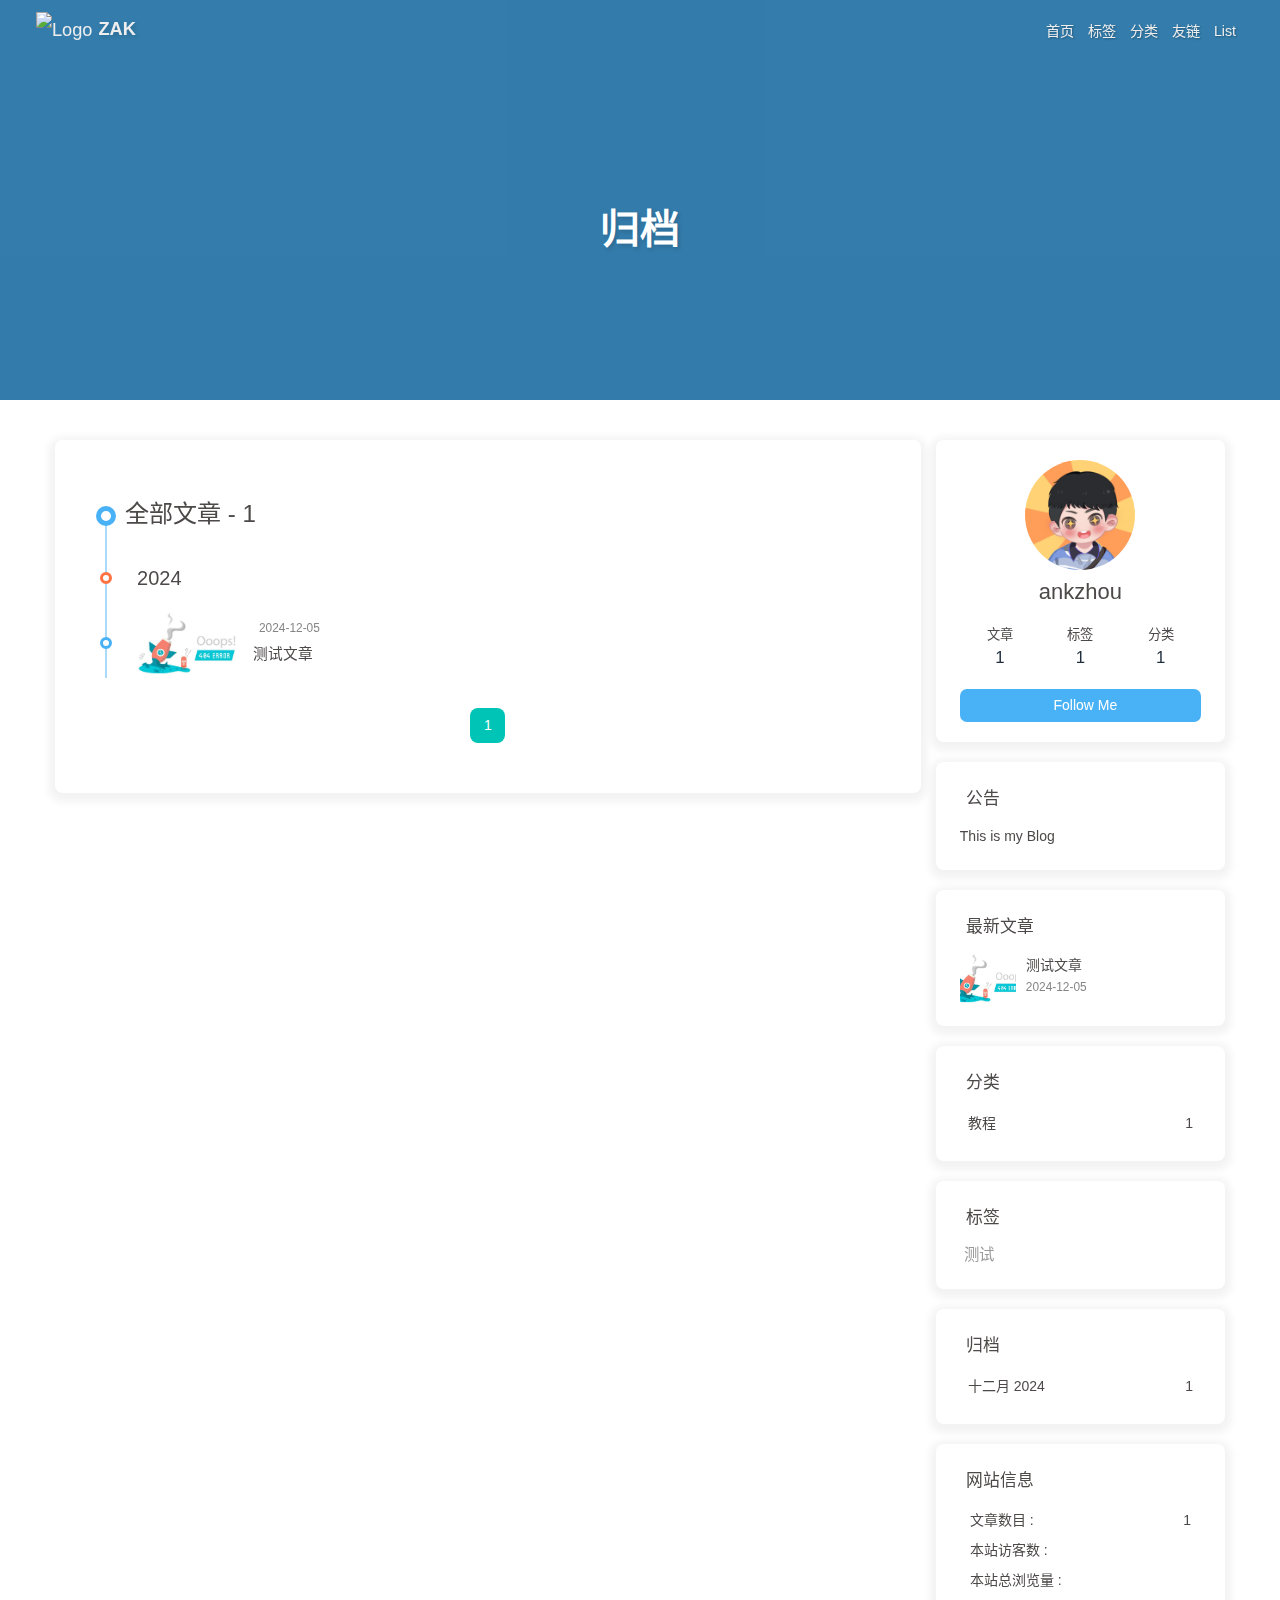
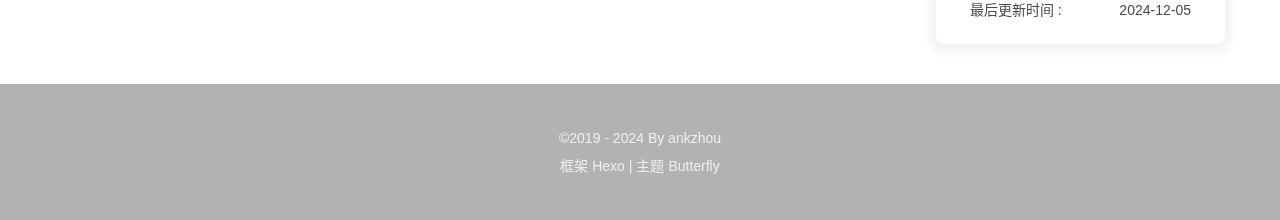
==== archives/index.html @ 002725da "Site updated: 2024-12-05 16:15:15" ====
<!DOCTYPE html><html lang="zh-CN" data-theme="light"><head><meta charset="UTF-8"><meta http-equiv="X-UA-Compatible" content="IE=edge"><meta name="viewport" content="width=device-width, initial-scale=1.0,viewport-fit=cover"><title>归档 | ZAK</title><meta name="author" content="ankzhou"><meta name="copyright" content="ankzhou"><meta name="format-detection" content="telephone=no"><meta name="theme-color" content="#ffffff"><meta property="og:type" content="website">
<meta property="og:title" content="归档">
<meta property="og:url" content="https://zhouankang0.github.io/archives/index.html">
<meta property="og:site_name" content="ZAK">
<meta property="og:locale" content="zh_CN">
<meta property="og:image" content="https://zhouankang0.github.io/img/TX.png">
<meta property="article:author" content="ankzhou">
<meta name="twitter:card" content="summary">
<meta name="twitter:image" content="https://zhouankang0.github.io/img/TX.png"><link rel="shortcut icon" href="/img/favicon.png"><link rel="canonical" href="https://zhouankang0.github.io/archives/index.html"><link rel="preconnect" href="//cdn.jsdelivr.net"/><link rel="preconnect" href="//busuanzi.ibruce.info"/><link rel="stylesheet" href="/css/index.css"><link rel="stylesheet" href="https://cdn.jsdelivr.net/npm/@fortawesome/fontawesome-free/css/all.min.css"><script>
    (() => {
      
    const saveToLocal = {
      set: (key, value, ttl) => {
        if (!ttl) return
        const expiry = Date.now() + ttl * 86400000
        localStorage.setItem(key, JSON.stringify({ value, expiry }))
      },
      get: key => {
        const itemStr = localStorage.getItem(key)
        if (!itemStr) return undefined
        const { value, expiry } = JSON.parse(itemStr)
        if (Date.now() > expiry) {
          localStorage.removeItem(key)
          return undefined
        }
        return value
      }
    }

    window.btf = {
      saveToLocal,
      getScript: (url, attr = {}) => new Promise((resolve, reject) => {
        const script = document.createElement('script')
        script.src = url
        script.async = true
        Object.entries(attr).forEach(([key, val]) => script.setAttribute(key, val))
        script.onload = script.onreadystatechange = () => {
          if (!script.readyState || /loaded|complete/.test(script.readyState)) resolve()
        }
        script.onerror = reject
        document.head.appendChild(script)
      }),
      getCSS: (url, id) => new Promise((resolve, reject) => {
        const link = document.createElement('link')
        link.rel = 'stylesheet'
        link.href = url
        if (id) link.id = id
        link.onload = link.onreadystatechange = () => {
          if (!link.readyState || /loaded|complete/.test(link.readyState)) resolve()
        }
        link.onerror = reject
        document.head.appendChild(link)
      }),
      addGlobalFn: (key, fn, name = false, parent = window) => {
        if (!false && key.startsWith('pjax')) return
        const globalFn = parent.globalFn || {}
        globalFn[key] = globalFn[key] || {}
        globalFn[key][name || Object.keys(globalFn[key]).length] = fn
        parent.globalFn = globalFn
      }
    }
  
      
      const activateDarkMode = () => {
        document.documentElement.setAttribute('data-theme', 'dark')
        if (document.querySelector('meta[name="theme-color"]') !== null) {
          document.querySelector('meta[name="theme-color"]').setAttribute('content', '#0d0d0d')
        }
      }
      const activateLightMode = () => {
        document.documentElement.setAttribute('data-theme', 'light')
        if (document.querySelector('meta[name="theme-color"]') !== null) {
          document.querySelector('meta[name="theme-color"]').setAttribute('content', '#ffffff')
        }
      }

      btf.activateDarkMode = activateDarkMode
      btf.activateLightMode = activateLightMode

      const theme = saveToLocal.get('theme')
    
          theme === 'dark' ? activateDarkMode() : theme === 'light' ? activateLightMode() : null
        
      
      const asideStatus = saveToLocal.get('aside-status')
      if (asideStatus !== undefined) {
        document.documentElement.classList.toggle('hide-aside', asideStatus === 'hide')
      }
    
      
    const detectApple = () => {
      if (/iPad|iPhone|iPod|Macintosh/.test(navigator.userAgent)) {
        document.documentElement.classList.add('apple')
      }
    }
    detectApple()
  
    })()
  </script><script>const GLOBAL_CONFIG = {
  root: '/',
  algolia: undefined,
  localSearch: undefined,
  translate: undefined,
  highlight: {"plugin":"highlight.js","highlightCopy":true,"highlightLang":true,"highlightHeightLimit":false,"highlightFullpage":false,"highlightMacStyle":false},
  copy: {
    success: '复制成功',
    error: '复制失败',
    noSupport: '浏览器不支持'
  },
  relativeDate: {
    homepage: false,
    post: false
  },
  runtime: '',
  dateSuffix: {
    just: '刚刚',
    min: '分钟前',
    hour: '小时前',
    day: '天前',
    month: '个月前'
  },
  copyright: undefined,
  lightbox: 'null',
  Snackbar: undefined,
  infinitegrid: {
    js: 'https://cdn.jsdelivr.net/npm/@egjs/infinitegrid/dist/infinitegrid.min.js',
    buttonText: '加载更多'
  },
  isPhotoFigcaption: false,
  islazyload: false,
  isAnchor: false,
  percent: {
    toc: true,
    rightside: false,
  },
  autoDarkmode: false
}</script><script id="config-diff">var GLOBAL_CONFIG_SITE = {
  title: '归档',
  isPost: false,
  isHome: false,
  isHighlightShrink: false,
  isToc: false,
  isShuoshuo: false
}</script><meta name="generator" content="Hexo 7.3.0"></head><body><div id="web_bg" style="background-image: url(https://pic.imgdb.cn/item/67503348d0e0a243d4dd66bd.png);"></div><div id="sidebar"><div id="menu-mask"></div><div id="sidebar-menus"><div class="avatar-img text-center"><img src="/img/TX.png" onerror="onerror=null;src='/img/friend_404.gif'" alt="avatar"/></div><div class="site-data text-center"><a href="/archives/"><div class="headline">文章</div><div class="length-num">1</div></a><a href="/tags/"><div class="headline">标签</div><div class="length-num">1</div></a><a href="/categories/"><div class="headline">分类</div><div class="length-num">1</div></a></div><div class="menus_items"><div class="menus_item"><a class="site-page" href="/"><i class="fa-fw fas fa-home"></i><span> 首页</span></a></div><div class="menus_item"><a class="site-page" href="/tags/"><i class="fa-fw fas fa-tags"></i><span> 标签</span></a></div><div class="menus_item"><a class="site-page" href="/categories/"><i class="fa-fw fas fa-folder-open"></i><span> 分类</span></a></div><div class="menus_item"><a class="site-page" href="/link/"><i class="fa-fw fas fa-link"></i><span> 友链</span></a></div><div class="menus_item"><span class="site-page group"><i class="fa-fw fas fa-list"></i><span> List</span><i class="fas fa-chevron-down"></i></span><ul class="menus_item_child"><li><a class="site-page child" href="/music/"><i class="fa-fw fas fa-music"></i><span> Music</span></a></li><li><a class="site-page child" href="/movies/"><i class="fa-fw fas fa-video"></i><span> Movie</span></a></li></ul></div></div></div></div><div class="page" id="body-wrap"><header class="not-home-page" id="page-header" style="background-image: url(https://pic.imgdb.cn/item/67503348d0e0a243d4dd66bd.png);"><nav id="nav"><span id="blog-info"><a class="nav-site-title" href="/"><img class="site-icon" src="https://pic.imgdb.cn/item/675033a9d0e0a243d4dd6752.png" alt="Logo"><span class="site-name">ZAK</span></a></span><div id="menus"><div class="menus_items"><div class="menus_item"><a class="site-page" href="/"><i class="fa-fw fas fa-home"></i><span> 首页</span></a></div><div class="menus_item"><a class="site-page" href="/tags/"><i class="fa-fw fas fa-tags"></i><span> 标签</span></a></div><div class="menus_item"><a class="site-page" href="/categories/"><i class="fa-fw fas fa-folder-open"></i><span> 分类</span></a></div><div class="menus_item"><a class="site-page" href="/link/"><i class="fa-fw fas fa-link"></i><span> 友链</span></a></div><div class="menus_item"><span class="site-page group"><i class="fa-fw fas fa-list"></i><span> List</span><i class="fas fa-chevron-down"></i></span><ul class="menus_item_child"><li><a class="site-page child" href="/music/"><i class="fa-fw fas fa-music"></i><span> Music</span></a></li><li><a class="site-page child" href="/movies/"><i class="fa-fw fas fa-video"></i><span> Movie</span></a></li></ul></div></div><div id="toggle-menu"><span class="site-page"><i class="fas fa-bars fa-fw"></i></span></div></div></nav><div id="page-site-info"><h1 id="site-title">归档</h1></div></header><main class="layout" id="content-inner"><div id="archive"><div class="article-sort-title">全部文章 - 1</div><div class="article-sort"><div class="article-sort-item year">2024</div><div class="article-sort-item"><a class="article-sort-item-img" href="/2024/12/05/%E6%B5%8B%E8%AF%95%E6%96%87%E7%AB%A0/" title="测试文章"><img src="https://pic.imgdb.cn/item/675033a9d0e0a243d4dd6752.png" alt="测试文章" onerror="this.onerror=null;this.src='/img/404.jpg'"></a><div class="article-sort-item-info"><div class="article-sort-item-time"><i class="far fa-calendar-alt"></i><time class="post-meta-date-created" datetime="2024-12-05T07:18:43.376Z" title="发表于 2024-12-05 15:18:43">2024-12-05</time></div><a class="article-sort-item-title" href="/2024/12/05/%E6%B5%8B%E8%AF%95%E6%96%87%E7%AB%A0/" title="测试文章">测试文章</a></div></div></div><nav id="pagination"><div class="pagination"><span class="page-number current">1</span></div></nav></div><div class="aside-content" id="aside-content"><div class="card-widget card-info text-center"><div class="avatar-img"><img src="/img/TX.png" onerror="this.onerror=null;this.src='/img/friend_404.gif'" alt="avatar"/></div><div class="author-info-name">ankzhou</div><div class="author-info-description"></div><div class="site-data"><a href="/archives/"><div class="headline">文章</div><div class="length-num">1</div></a><a href="/tags/"><div class="headline">标签</div><div class="length-num">1</div></a><a href="/categories/"><div class="headline">分类</div><div class="length-num">1</div></a></div><a id="card-info-btn" target="_blank" rel="noopener" href="https://github.com/xxxxxx"><i class="fab fa-github"></i><span>Follow Me</span></a></div><div class="card-widget card-announcement"><div class="item-headline"><i class="fas fa-bullhorn fa-shake"></i><span>公告</span></div><div class="announcement_content">This is my Blog</div></div><div class="sticky_layout"><div class="card-widget card-recent-post"><div class="item-headline"><i class="fas fa-history"></i><span>最新文章</span></div><div class="aside-list"><div class="aside-list-item"><a class="thumbnail" href="/2024/12/05/%E6%B5%8B%E8%AF%95%E6%96%87%E7%AB%A0/" title="测试文章"><img src="https://pic.imgdb.cn/item/675033a9d0e0a243d4dd6752.png" onerror="this.onerror=null;this.src='/img/404.jpg'" alt="测试文章"/></a><div class="content"><a class="title" href="/2024/12/05/%E6%B5%8B%E8%AF%95%E6%96%87%E7%AB%A0/" title="测试文章">测试文章</a><time datetime="2024-12-05T07:18:43.376Z" title="发表于 2024-12-05 15:18:43">2024-12-05</time></div></div></div></div><div class="card-widget card-categories"><div class="item-headline">
            <i class="fas fa-folder-open"></i>
            <span>分类</span>
            
          </div>
          <ul class="card-category-list" id="aside-cat-list">
            <li class="card-category-list-item "><a class="card-category-list-link" href="/categories/%E6%95%99%E7%A8%8B/"><span class="card-category-list-name">教程</span><span class="card-category-list-count">1</span></a></li>
          </ul></div><div class="card-widget card-tags"><div class="item-headline"><i class="fas fa-tags"></i><span>标签</span></div><div class="card-tag-cloud"><a href="/tags/%E6%B5%8B%E8%AF%95/" style="font-size: 1.1em; color: #999">测试</a></div></div><div class="card-widget card-archives">
    <div class="item-headline">
      <i class="fas fa-archive"></i>
      <span>归档</span>
      
    </div>
    <ul class="card-archive-list">
  
      <li class="card-archive-list-item">
        <a class="card-archive-list-link" href="/archives/2024/12/">
          <span class="card-archive-list-date">十二月 2024</span>
          <span class="card-archive-list-count">1</span>
        </a>
      </li>
    </ul></div><div class="card-widget card-webinfo"><div class="item-headline"><i class="fas fa-chart-line"></i><span>网站信息</span></div><div class="webinfo"><div class="webinfo-item"><div class="item-name">文章数目 :</div><div class="item-count">1</div></div><div class="webinfo-item"><div class="item-name">本站访客数 :</div><div class="item-count" id="busuanzi_value_site_uv"><i class="fa-solid fa-spinner fa-spin"></i></div></div><div class="webinfo-item"><div class="item-name">本站总浏览量 :</div><div class="item-count" id="busuanzi_value_site_pv"><i class="fa-solid fa-spinner fa-spin"></i></div></div><div class="webinfo-item"><div class="item-name">最后更新时间 :</div><div class="item-count" id="last-push-date" data-lastPushDate="2024-12-05T08:15:13.251Z"><i class="fa-solid fa-spinner fa-spin"></i></div></div></div></div></div></div></main><footer id="footer" style="background: transparent;"><div id="footer-wrap"><div class="copyright">&copy;2019 - 2024 By ankzhou</div><div class="framework-info"><span>框架 </span><a target="_blank" rel="noopener" href="https://hexo.io">Hexo</a><span class="footer-separator">|</span><span>主题 </span><a target="_blank" rel="noopener" href="https://github.com/jerryc127/hexo-theme-butterfly">Butterfly</a></div></div></footer></div><div id="rightside"><div id="rightside-config-hide"><button id="darkmode" type="button" title="日间和夜间模式切换"><i class="fas fa-adjust"></i></button><button id="hide-aside-btn" type="button" title="单栏和双栏切换"><i class="fas fa-arrows-alt-h"></i></button></div><div id="rightside-config-show"><button id="rightside-config" type="button" title="设置"><i class="fas fa-cog fa-spin"></i></button><button id="go-up" type="button" title="回到顶部"><span class="scroll-percent"></span><i class="fas fa-arrow-up"></i></button></div></div><div><script src="/js/utils.js"></script><script src="/js/main.js"></script><div class="js-pjax"></div><script async data-pjax src="//busuanzi.ibruce.info/busuanzi/2.3/busuanzi.pure.mini.js"></script></div></body></html>
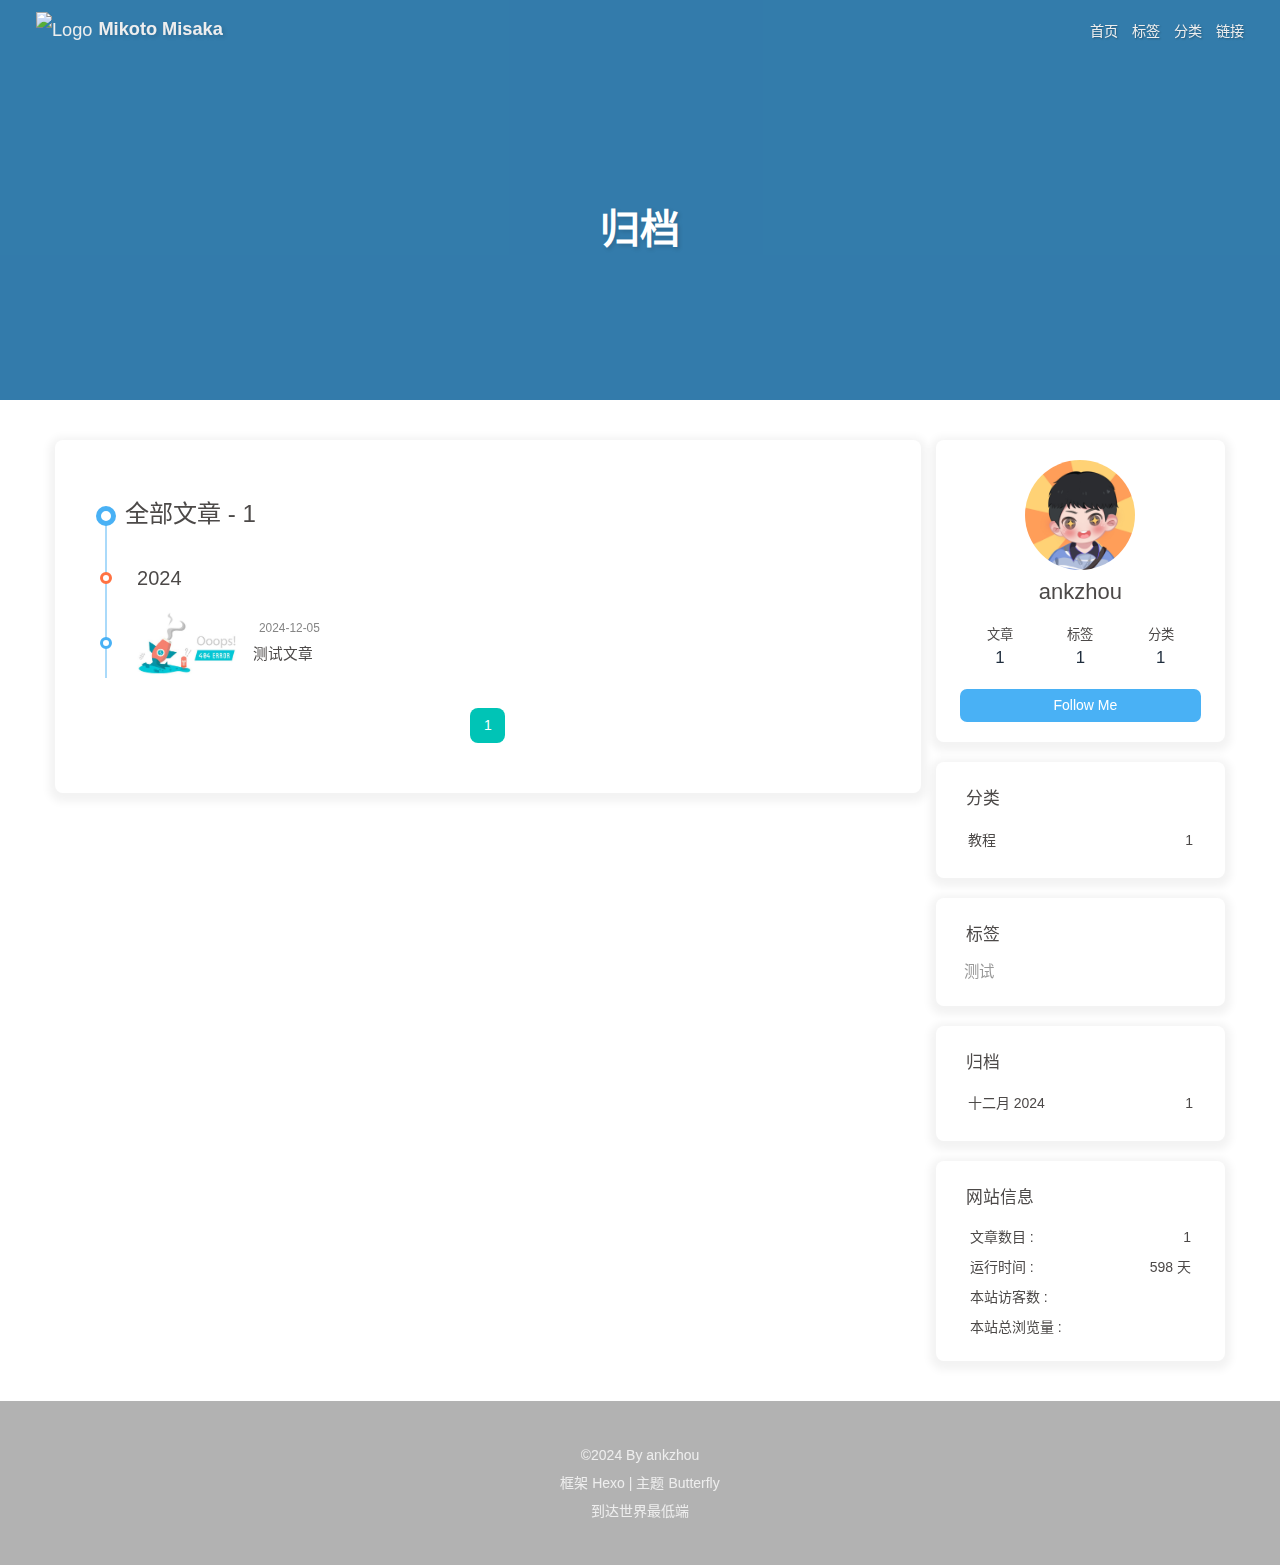
==== commit 22988343: "Site updated: 2024-12-05 18:19:57" ====
--- a/archives/index.html
+++ b/archives/index.html
@@ -1,12 +1,12 @@
-<!DOCTYPE html><html lang="zh-CN" data-theme="light"><head><meta charset="UTF-8"><meta http-equiv="X-UA-Compatible" content="IE=edge"><meta name="viewport" content="width=device-width, initial-scale=1.0,viewport-fit=cover"><title>归档 | ZAK</title><meta name="author" content="ankzhou"><meta name="copyright" content="ankzhou"><meta name="format-detection" content="telephone=no"><meta name="theme-color" content="#ffffff"><meta property="og:type" content="website">
+<!DOCTYPE html><html lang="zh-CN" data-theme="light"><head><meta charset="UTF-8"><meta http-equiv="X-UA-Compatible" content="IE=edge"><meta name="viewport" content="width=device-width, initial-scale=1.0,viewport-fit=cover"><title>归档 | Mikoto Misaka</title><meta name="author" content="ankzhou"><meta name="copyright" content="ankzhou"><meta name="format-detection" content="telephone=no"><meta name="theme-color" content="#ffffff"><meta property="og:type" content="website">
 <meta property="og:title" content="归档">
-<meta property="og:url" content="https://zhouankang0.github.io/archives/index.html">
-<meta property="og:site_name" content="ZAK">
+<meta property="og:url" content="https://zhouankang0.github.io/archives/">
+<meta property="og:site_name" content="Mikoto Misaka">
 <meta property="og:locale" content="zh_CN">
 <meta property="og:image" content="https://zhouankang0.github.io/img/TX.png">
 <meta property="article:author" content="ankzhou">
 <meta name="twitter:card" content="summary">
-<meta name="twitter:image" content="https://zhouankang0.github.io/img/TX.png"><link rel="shortcut icon" href="/img/favicon.png"><link rel="canonical" href="https://zhouankang0.github.io/archives/index.html"><link rel="preconnect" href="//cdn.jsdelivr.net"/><link rel="preconnect" href="//busuanzi.ibruce.info"/><link rel="stylesheet" href="/css/index.css"><link rel="stylesheet" href="https://cdn.jsdelivr.net/npm/@fortawesome/fontawesome-free/css/all.min.css"><script>
+<meta name="twitter:image" content="https://zhouankang0.github.io/img/TX.png"><link rel="shortcut icon" href="/img/favicon.png"><link rel="canonical" href="https://zhouankang0.github.io/archives/"><link rel="preconnect" href="//cdn.jsdelivr.net"/><link rel="preconnect" href="//busuanzi.ibruce.info"/><link rel="stylesheet" href="/css/index.css"><link rel="stylesheet" href="https://cdn.jsdelivr.net/npm/@fortawesome/fontawesome-free/css/all.min.css"><script>
     (() => {
       
     const saveToLocal = {
@@ -111,7 +111,7 @@
     homepage: false,
     post: false
   },
-  runtime: '',
+  runtime: '天',
   dateSuffix: {
     just: '刚刚',
     min: '分钟前',
@@ -141,7 +141,7 @@
   isHighlightShrink: false,
   isToc: false,
   isShuoshuo: false
-}</script><meta name="generator" content="Hexo 7.3.0"></head><body><div id="web_bg" style="background-image: url(https://pic.imgdb.cn/item/67503348d0e0a243d4dd66bd.png);"></div><div id="sidebar"><div id="menu-mask"></div><div id="sidebar-menus"><div class="avatar-img text-center"><img src="/img/TX.png" onerror="onerror=null;src='/img/friend_404.gif'" alt="avatar"/></div><div class="site-data text-center"><a href="/archives/"><div class="headline">文章</div><div class="length-num">1</div></a><a href="/tags/"><div class="headline">标签</div><div class="length-num">1</div></a><a href="/categories/"><div class="headline">分类</div><div class="length-num">1</div></a></div><div class="menus_items"><div class="menus_item"><a class="site-page" href="/"><i class="fa-fw fas fa-home"></i><span> 首页</span></a></div><div class="menus_item"><a class="site-page" href="/tags/"><i class="fa-fw fas fa-tags"></i><span> 标签</span></a></div><div class="menus_item"><a class="site-page" href="/categories/"><i class="fa-fw fas fa-folder-open"></i><span> 分类</span></a></div><div class="menus_item"><a class="site-page" href="/link/"><i class="fa-fw fas fa-link"></i><span> 友链</span></a></div><div class="menus_item"><span class="site-page group"><i class="fa-fw fas fa-list"></i><span> List</span><i class="fas fa-chevron-down"></i></span><ul class="menus_item_child"><li><a class="site-page child" href="/music/"><i class="fa-fw fas fa-music"></i><span> Music</span></a></li><li><a class="site-page child" href="/movies/"><i class="fa-fw fas fa-video"></i><span> Movie</span></a></li></ul></div></div></div></div><div class="page" id="body-wrap"><header class="not-home-page" id="page-header" style="background-image: url(https://pic.imgdb.cn/item/67503348d0e0a243d4dd66bd.png);"><nav id="nav"><span id="blog-info"><a class="nav-site-title" href="/"><img class="site-icon" src="https://pic.imgdb.cn/item/675033a9d0e0a243d4dd6752.png" alt="Logo"><span class="site-name">ZAK</span></a></span><div id="menus"><div class="menus_items"><div class="menus_item"><a class="site-page" href="/"><i class="fa-fw fas fa-home"></i><span> 首页</span></a></div><div class="menus_item"><a class="site-page" href="/tags/"><i class="fa-fw fas fa-tags"></i><span> 标签</span></a></div><div class="menus_item"><a class="site-page" href="/categories/"><i class="fa-fw fas fa-folder-open"></i><span> 分类</span></a></div><div class="menus_item"><a class="site-page" href="/link/"><i class="fa-fw fas fa-link"></i><span> 友链</span></a></div><div class="menus_item"><span class="site-page group"><i class="fa-fw fas fa-list"></i><span> List</span><i class="fas fa-chevron-down"></i></span><ul class="menus_item_child"><li><a class="site-page child" href="/music/"><i class="fa-fw fas fa-music"></i><span> Music</span></a></li><li><a class="site-page child" href="/movies/"><i class="fa-fw fas fa-video"></i><span> Movie</span></a></li></ul></div></div><div id="toggle-menu"><span class="site-page"><i class="fas fa-bars fa-fw"></i></span></div></div></nav><div id="page-site-info"><h1 id="site-title">归档</h1></div></header><main class="layout" id="content-inner"><div id="archive"><div class="article-sort-title">全部文章 - 1</div><div class="article-sort"><div class="article-sort-item year">2024</div><div class="article-sort-item"><a class="article-sort-item-img" href="/2024/12/05/%E6%B5%8B%E8%AF%95%E6%96%87%E7%AB%A0/" title="测试文章"><img src="https://pic.imgdb.cn/item/675033a9d0e0a243d4dd6752.png" alt="测试文章" onerror="this.onerror=null;this.src='/img/404.jpg'"></a><div class="article-sort-item-info"><div class="article-sort-item-time"><i class="far fa-calendar-alt"></i><time class="post-meta-date-created" datetime="2024-12-05T07:18:43.376Z" title="发表于 2024-12-05 15:18:43">2024-12-05</time></div><a class="article-sort-item-title" href="/2024/12/05/%E6%B5%8B%E8%AF%95%E6%96%87%E7%AB%A0/" title="测试文章">测试文章</a></div></div></div><nav id="pagination"><div class="pagination"><span class="page-number current">1</span></div></nav></div><div class="aside-content" id="aside-content"><div class="card-widget card-info text-center"><div class="avatar-img"><img src="/img/TX.png" onerror="this.onerror=null;this.src='/img/friend_404.gif'" alt="avatar"/></div><div class="author-info-name">ankzhou</div><div class="author-info-description"></div><div class="site-data"><a href="/archives/"><div class="headline">文章</div><div class="length-num">1</div></a><a href="/tags/"><div class="headline">标签</div><div class="length-num">1</div></a><a href="/categories/"><div class="headline">分类</div><div class="length-num">1</div></a></div><a id="card-info-btn" target="_blank" rel="noopener" href="https://github.com/xxxxxx"><i class="fab fa-github"></i><span>Follow Me</span></a></div><div class="card-widget card-announcement"><div class="item-headline"><i class="fas fa-bullhorn fa-shake"></i><span>公告</span></div><div class="announcement_content">This is my Blog</div></div><div class="sticky_layout"><div class="card-widget card-recent-post"><div class="item-headline"><i class="fas fa-history"></i><span>最新文章</span></div><div class="aside-list"><div class="aside-list-item"><a class="thumbnail" href="/2024/12/05/%E6%B5%8B%E8%AF%95%E6%96%87%E7%AB%A0/" title="测试文章"><img src="https://pic.imgdb.cn/item/675033a9d0e0a243d4dd6752.png" onerror="this.onerror=null;this.src='/img/404.jpg'" alt="测试文章"/></a><div class="content"><a class="title" href="/2024/12/05/%E6%B5%8B%E8%AF%95%E6%96%87%E7%AB%A0/" title="测试文章">测试文章</a><time datetime="2024-12-05T07:18:43.376Z" title="发表于 2024-12-05 15:18:43">2024-12-05</time></div></div></div></div><div class="card-widget card-categories"><div class="item-headline">
+}</script><meta name="generator" content="Hexo 7.3.0"></head><body><div id="web_bg" style="background-image: url(https://pic.imgdb.cn/item/67503348d0e0a243d4dd66bd.png);"></div><div id="sidebar"><div id="menu-mask"></div><div id="sidebar-menus"><div class="avatar-img text-center"><img src="/img/TX.png" onerror="onerror=null;src='/img/friend_404.gif'" alt="avatar"/></div><div class="site-data text-center"><a href="/archives/"><div class="headline">文章</div><div class="length-num">1</div></a><a href="/tags/"><div class="headline">标签</div><div class="length-num">1</div></a><a href="/categories/"><div class="headline">分类</div><div class="length-num">1</div></a></div><div class="menus_items"><div class="menus_item"><a class="site-page" href="/"><i class="fa-fw fas fa-home"></i><span> 首页</span></a></div><div class="menus_item"><a class="site-page" href="/tags/"><i class="fa-fw fas fa-tags"></i><span> 标签</span></a></div><div class="menus_item"><a class="site-page" href="/categories/"><i class="fa-fw fas fa-folder-open"></i><span> 分类</span></a></div><div class="menus_item"><a class="site-page" href="/link/"><i class="fa-fw fas fa-link"></i><span> 链接</span></a></div></div></div></div><div class="page" id="body-wrap"><header class="not-home-page" id="page-header" style="background-image: url(https://pic.imgdb.cn/item/67503348d0e0a243d4dd66bd.png);"><nav id="nav"><span id="blog-info"><a class="nav-site-title" href="/"><img class="site-icon" src="https://pic.imgdb.cn/item/675033a9d0e0a243d4dd6752.png" alt="Logo"><span class="site-name">Mikoto Misaka</span></a></span><div id="menus"><div class="menus_items"><div class="menus_item"><a class="site-page" href="/"><i class="fa-fw fas fa-home"></i><span> 首页</span></a></div><div class="menus_item"><a class="site-page" href="/tags/"><i class="fa-fw fas fa-tags"></i><span> 标签</span></a></div><div class="menus_item"><a class="site-page" href="/categories/"><i class="fa-fw fas fa-folder-open"></i><span> 分类</span></a></div><div class="menus_item"><a class="site-page" href="/link/"><i class="fa-fw fas fa-link"></i><span> 链接</span></a></div></div><div id="toggle-menu"><span class="site-page"><i class="fas fa-bars fa-fw"></i></span></div></div></nav><div id="page-site-info"><h1 id="site-title">归档</h1></div></header><main class="layout" id="content-inner"><div id="archive"><div class="article-sort-title">全部文章 - 1</div><div class="article-sort"><div class="article-sort-item year">2024</div><div class="article-sort-item"><a class="article-sort-item-img" href="/2024/12/05/%E6%B5%8B%E8%AF%95%E6%96%87%E7%AB%A0/" title="测试文章"><img src="https://pic.imgdb.cn/item/675033a9d0e0a243d4dd6752.png" alt="测试文章" onerror="this.onerror=null;this.src='/img/404.jpg'"></a><div class="article-sort-item-info"><div class="article-sort-item-time"><i class="far fa-calendar-alt"></i><time class="post-meta-date-created" datetime="2024-12-05T07:18:43.376Z" title="发表于 2024-12-05 15:18:43">2024-12-05</time></div><a class="article-sort-item-title" href="/2024/12/05/%E6%B5%8B%E8%AF%95%E6%96%87%E7%AB%A0/" title="测试文章">测试文章</a></div></div></div><nav id="pagination"><div class="pagination"><span class="page-number current">1</span></div></nav></div><div class="aside-content" id="aside-content"><div class="card-widget card-info text-center"><div class="avatar-img"><img src="/img/TX.png" onerror="this.onerror=null;this.src='/img/friend_404.gif'" alt="avatar"/></div><div class="author-info-name">ankzhou</div><div class="author-info-description"></div><div class="site-data"><a href="/archives/"><div class="headline">文章</div><div class="length-num">1</div></a><a href="/tags/"><div class="headline">标签</div><div class="length-num">1</div></a><a href="/categories/"><div class="headline">分类</div><div class="length-num">1</div></a></div><a id="card-info-btn" target="_blank" rel="noopener" href="https://github.com/zhouankang0"><i class="fab fa-github"></i><span>Follow Me</span></a></div><div class="sticky_layout"><div class="card-widget card-categories"><div class="item-headline">
             <i class="fas fa-folder-open"></i>
             <span>分类</span>
             
@@ -162,4 +162,4 @@
           <span class="card-archive-list-count">1</span>
         </a>
       </li>
-    </ul></div><div class="card-widget card-webinfo"><div class="item-headline"><i class="fas fa-chart-line"></i><span>网站信息</span></div><div class="webinfo"><div class="webinfo-item"><div class="item-name">文章数目 :</div><div class="item-count">1</div></div><div class="webinfo-item"><div class="item-name">本站访客数 :</div><div class="item-count" id="busuanzi_value_site_uv"><i class="fa-solid fa-spinner fa-spin"></i></div></div><div class="webinfo-item"><div class="item-name">本站总浏览量 :</div><div class="item-count" id="busuanzi_value_site_pv"><i class="fa-solid fa-spinner fa-spin"></i></div></div><div class="webinfo-item"><div class="item-name">最后更新时间 :</div><div class="item-count" id="last-push-date" data-lastPushDate="2024-12-05T08:15:13.251Z"><i class="fa-solid fa-spinner fa-spin"></i></div></div></div></div></div></div></main><footer id="footer" style="background: transparent;"><div id="footer-wrap"><div class="copyright">&copy;2019 - 2024 By ankzhou</div><div class="framework-info"><span>框架 </span><a target="_blank" rel="noopener" href="https://hexo.io">Hexo</a><span class="footer-separator">|</span><span>主题 </span><a target="_blank" rel="noopener" href="https://github.com/jerryc127/hexo-theme-butterfly">Butterfly</a></div></div></footer></div><div id="rightside"><div id="rightside-config-hide"><button id="darkmode" type="button" title="日间和夜间模式切换"><i class="fas fa-adjust"></i></button><button id="hide-aside-btn" type="button" title="单栏和双栏切换"><i class="fas fa-arrows-alt-h"></i></button></div><div id="rightside-config-show"><button id="rightside-config" type="button" title="设置"><i class="fas fa-cog fa-spin"></i></button><button id="go-up" type="button" title="回到顶部"><span class="scroll-percent"></span><i class="fas fa-arrow-up"></i></button></div></div><div><script src="/js/utils.js"></script><script src="/js/main.js"></script><div class="js-pjax"></div><script async data-pjax src="//busuanzi.ibruce.info/busuanzi/2.3/busuanzi.pure.mini.js"></script></div></body></html>+    </ul></div><div class="card-widget card-webinfo"><div class="item-headline"><i class="fas fa-chart-line"></i><span>网站信息</span></div><div class="webinfo"><div class="webinfo-item"><div class="item-name">文章数目 :</div><div class="item-count">1</div></div><div class="webinfo-item"><div class="item-name">运行时间 :</div><div class="item-count" id="runtimeshow" data-publishDate="2024-12-02T16:00:00.000Z"><i class="fa-solid fa-spinner fa-spin"></i></div></div><div class="webinfo-item"><div class="item-name">本站访客数 :</div><div class="item-count" id="busuanzi_value_site_uv"><i class="fa-solid fa-spinner fa-spin"></i></div></div><div class="webinfo-item"><div class="item-name">本站总浏览量 :</div><div class="item-count" id="busuanzi_value_site_pv"><i class="fa-solid fa-spinner fa-spin"></i></div></div></div></div></div></div></main><footer id="footer" style="background: transparent;"><div id="footer-wrap"><div class="copyright">&copy;2024 By ankzhou</div><div class="framework-info"><span>框架 </span><a target="_blank" rel="noopener" href="https://hexo.io">Hexo</a><span class="footer-separator">|</span><span>主题 </span><a target="_blank" rel="noopener" href="https://github.com/jerryc127/hexo-theme-butterfly">Butterfly</a></div><div class="footer_custom_text">到达世界最低端</div></div></footer></div><div id="rightside"><div id="rightside-config-hide"><button id="darkmode" type="button" title="日间和夜间模式切换"><i class="fas fa-adjust"></i></button><button id="hide-aside-btn" type="button" title="单栏和双栏切换"><i class="fas fa-arrows-alt-h"></i></button></div><div id="rightside-config-show"><button id="rightside-config" type="button" title="设置"><i class="fas fa-cog fa-spin"></i></button><button id="go-up" type="button" title="回到顶部"><span class="scroll-percent"></span><i class="fas fa-arrow-up"></i></button></div></div><div><script src="/js/utils.js"></script><script src="/js/main.js"></script><div class="js-pjax"></div><script async data-pjax src="//busuanzi.ibruce.info/busuanzi/2.3/busuanzi.pure.mini.js"></script></div></body></html>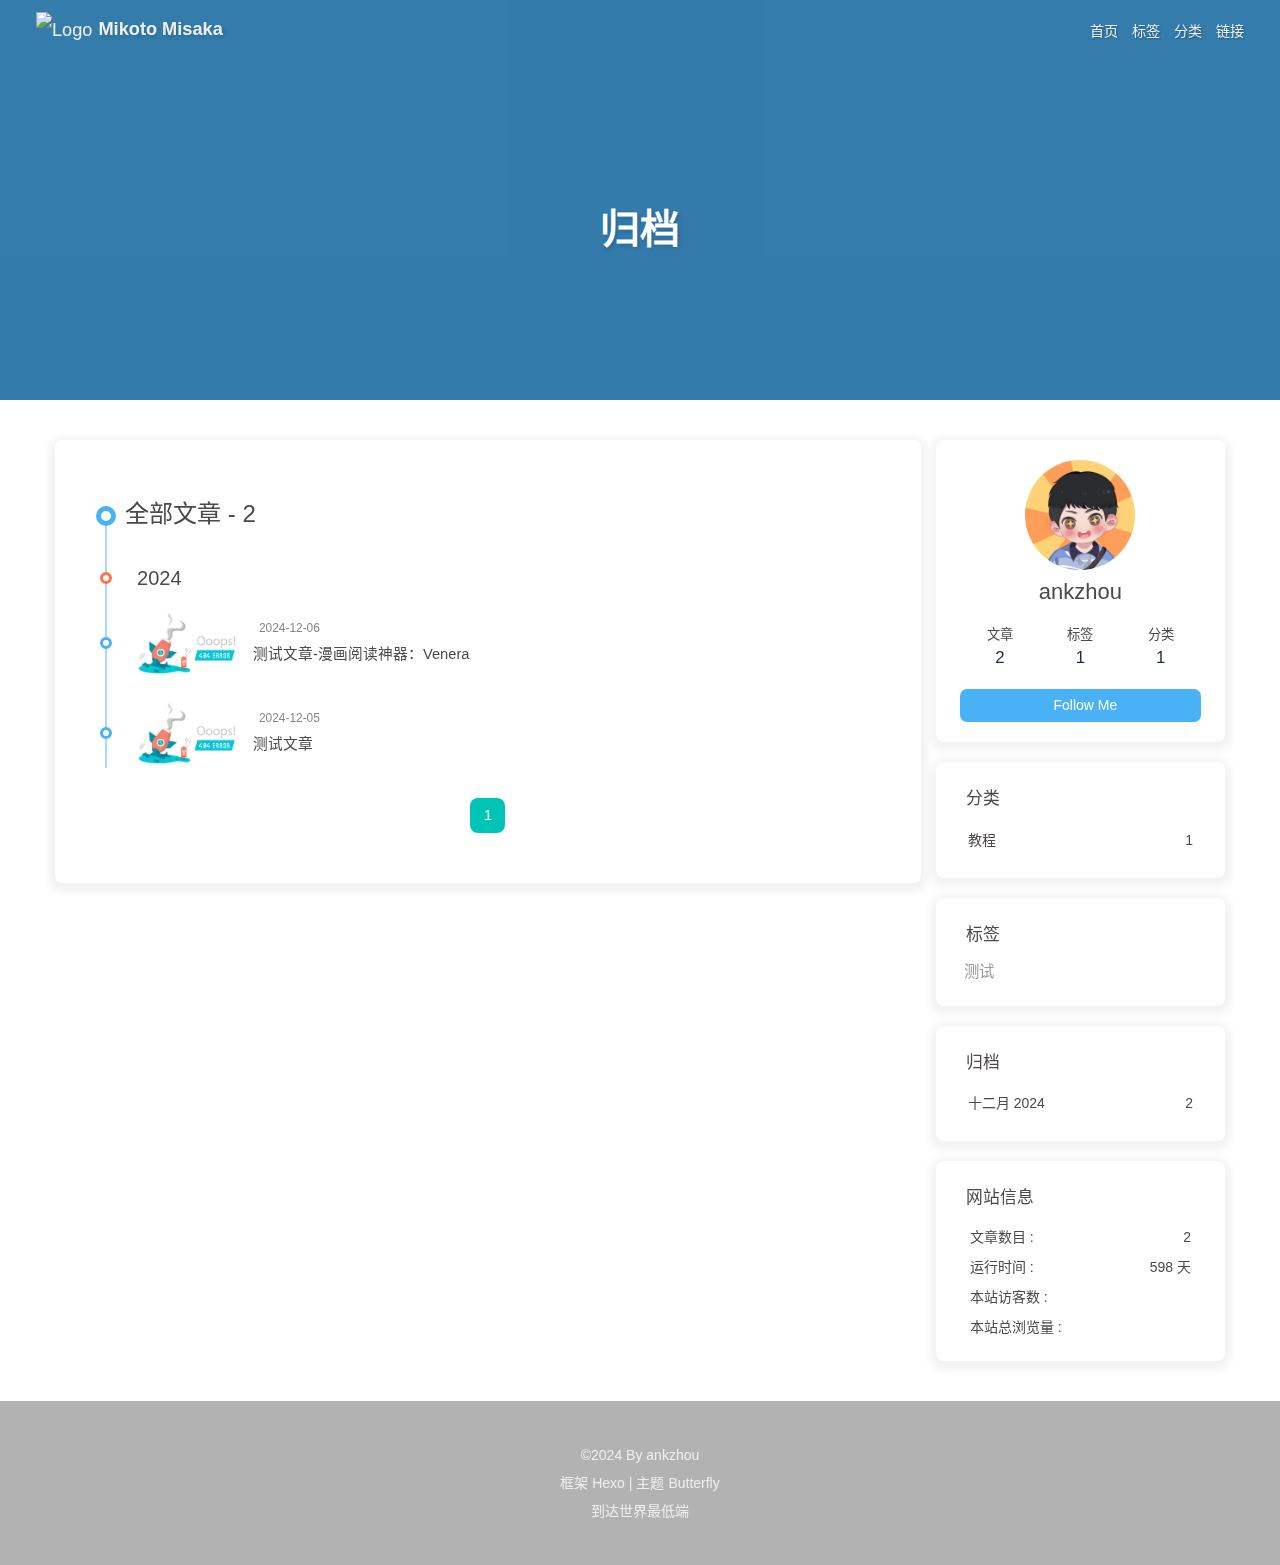
==== commit 4f377b25: "Site updated: 2024-12-06 10:35:53" ====
--- a/archives/index.html
+++ b/archives/index.html
@@ -141,7 +141,7 @@
   isHighlightShrink: false,
   isToc: false,
   isShuoshuo: false
-}</script><meta name="generator" content="Hexo 7.3.0"></head><body><div id="web_bg" style="background-image: url(https://pic.imgdb.cn/item/67503348d0e0a243d4dd66bd.png);"></div><div id="sidebar"><div id="menu-mask"></div><div id="sidebar-menus"><div class="avatar-img text-center"><img src="/img/TX.png" onerror="onerror=null;src='/img/friend_404.gif'" alt="avatar"/></div><div class="site-data text-center"><a href="/archives/"><div class="headline">文章</div><div class="length-num">1</div></a><a href="/tags/"><div class="headline">标签</div><div class="length-num">1</div></a><a href="/categories/"><div class="headline">分类</div><div class="length-num">1</div></a></div><div class="menus_items"><div class="menus_item"><a class="site-page" href="/"><i class="fa-fw fas fa-home"></i><span> 首页</span></a></div><div class="menus_item"><a class="site-page" href="/tags/"><i class="fa-fw fas fa-tags"></i><span> 标签</span></a></div><div class="menus_item"><a class="site-page" href="/categories/"><i class="fa-fw fas fa-folder-open"></i><span> 分类</span></a></div><div class="menus_item"><a class="site-page" href="/link/"><i class="fa-fw fas fa-link"></i><span> 链接</span></a></div></div></div></div><div class="page" id="body-wrap"><header class="not-home-page" id="page-header" style="background-image: url(https://pic.imgdb.cn/item/67503348d0e0a243d4dd66bd.png);"><nav id="nav"><span id="blog-info"><a class="nav-site-title" href="/"><img class="site-icon" src="https://pic.imgdb.cn/item/675033a9d0e0a243d4dd6752.png" alt="Logo"><span class="site-name">Mikoto Misaka</span></a></span><div id="menus"><div class="menus_items"><div class="menus_item"><a class="site-page" href="/"><i class="fa-fw fas fa-home"></i><span> 首页</span></a></div><div class="menus_item"><a class="site-page" href="/tags/"><i class="fa-fw fas fa-tags"></i><span> 标签</span></a></div><div class="menus_item"><a class="site-page" href="/categories/"><i class="fa-fw fas fa-folder-open"></i><span> 分类</span></a></div><div class="menus_item"><a class="site-page" href="/link/"><i class="fa-fw fas fa-link"></i><span> 链接</span></a></div></div><div id="toggle-menu"><span class="site-page"><i class="fas fa-bars fa-fw"></i></span></div></div></nav><div id="page-site-info"><h1 id="site-title">归档</h1></div></header><main class="layout" id="content-inner"><div id="archive"><div class="article-sort-title">全部文章 - 1</div><div class="article-sort"><div class="article-sort-item year">2024</div><div class="article-sort-item"><a class="article-sort-item-img" href="/2024/12/05/%E6%B5%8B%E8%AF%95%E6%96%87%E7%AB%A0/" title="测试文章"><img src="https://pic.imgdb.cn/item/675033a9d0e0a243d4dd6752.png" alt="测试文章" onerror="this.onerror=null;this.src='/img/404.jpg'"></a><div class="article-sort-item-info"><div class="article-sort-item-time"><i class="far fa-calendar-alt"></i><time class="post-meta-date-created" datetime="2024-12-05T07:18:43.376Z" title="发表于 2024-12-05 15:18:43">2024-12-05</time></div><a class="article-sort-item-title" href="/2024/12/05/%E6%B5%8B%E8%AF%95%E6%96%87%E7%AB%A0/" title="测试文章">测试文章</a></div></div></div><nav id="pagination"><div class="pagination"><span class="page-number current">1</span></div></nav></div><div class="aside-content" id="aside-content"><div class="card-widget card-info text-center"><div class="avatar-img"><img src="/img/TX.png" onerror="this.onerror=null;this.src='/img/friend_404.gif'" alt="avatar"/></div><div class="author-info-name">ankzhou</div><div class="author-info-description"></div><div class="site-data"><a href="/archives/"><div class="headline">文章</div><div class="length-num">1</div></a><a href="/tags/"><div class="headline">标签</div><div class="length-num">1</div></a><a href="/categories/"><div class="headline">分类</div><div class="length-num">1</div></a></div><a id="card-info-btn" target="_blank" rel="noopener" href="https://github.com/zhouankang0"><i class="fab fa-github"></i><span>Follow Me</span></a></div><div class="sticky_layout"><div class="card-widget card-categories"><div class="item-headline">
+}</script><meta name="generator" content="Hexo 7.3.0"></head><body><div id="web_bg" style="background-image: url(https://pic.imgdb.cn/item/67503348d0e0a243d4dd66bd.png);"></div><div id="sidebar"><div id="menu-mask"></div><div id="sidebar-menus"><div class="avatar-img text-center"><img src="/img/TX.png" onerror="onerror=null;src='/img/friend_404.gif'" alt="avatar"/></div><div class="site-data text-center"><a href="/archives/"><div class="headline">文章</div><div class="length-num">2</div></a><a href="/tags/"><div class="headline">标签</div><div class="length-num">1</div></a><a href="/categories/"><div class="headline">分类</div><div class="length-num">1</div></a></div><div class="menus_items"><div class="menus_item"><a class="site-page" href="/"><i class="fa-fw fas fa-home"></i><span> 首页</span></a></div><div class="menus_item"><a class="site-page" href="/tags/"><i class="fa-fw fas fa-tags"></i><span> 标签</span></a></div><div class="menus_item"><a class="site-page" href="/categories/"><i class="fa-fw fas fa-folder-open"></i><span> 分类</span></a></div><div class="menus_item"><a class="site-page" href="/link/"><i class="fa-fw fas fa-link"></i><span> 链接</span></a></div></div></div></div><div class="page" id="body-wrap"><header class="not-home-page" id="page-header" style="background-image: url(https://pic.imgdb.cn/item/67503348d0e0a243d4dd66bd.png);"><nav id="nav"><span id="blog-info"><a class="nav-site-title" href="/"><img class="site-icon" src="https://pic.imgdb.cn/item/675033a9d0e0a243d4dd6752.png" alt="Logo"><span class="site-name">Mikoto Misaka</span></a></span><div id="menus"><div class="menus_items"><div class="menus_item"><a class="site-page" href="/"><i class="fa-fw fas fa-home"></i><span> 首页</span></a></div><div class="menus_item"><a class="site-page" href="/tags/"><i class="fa-fw fas fa-tags"></i><span> 标签</span></a></div><div class="menus_item"><a class="site-page" href="/categories/"><i class="fa-fw fas fa-folder-open"></i><span> 分类</span></a></div><div class="menus_item"><a class="site-page" href="/link/"><i class="fa-fw fas fa-link"></i><span> 链接</span></a></div></div><div id="toggle-menu"><span class="site-page"><i class="fas fa-bars fa-fw"></i></span></div></div></nav><div id="page-site-info"><h1 id="site-title">归档</h1></div></header><main class="layout" id="content-inner"><div id="archive"><div class="article-sort-title">全部文章 - 2</div><div class="article-sort"><div class="article-sort-item year">2024</div><div class="article-sort-item"><a class="article-sort-item-img" href="/2024/12/06/%E5%BC%80%E6%BA%90%E8%BD%AF%E4%BB%B6Venera/" title="测试文章-漫画阅读神器：Venera"><img src="https://avatars.githubusercontent.com/u/183269562?s=48&amp;v=4" alt="测试文章-漫画阅读神器：Venera" onerror="this.onerror=null;this.src='/img/404.jpg'"></a><div class="article-sort-item-info"><div class="article-sort-item-time"><i class="far fa-calendar-alt"></i><time class="post-meta-date-created" datetime="2024-12-06T02:16:51.347Z" title="发表于 2024-12-06 10:16:51">2024-12-06</time></div><a class="article-sort-item-title" href="/2024/12/06/%E5%BC%80%E6%BA%90%E8%BD%AF%E4%BB%B6Venera/" title="测试文章-漫画阅读神器：Venera">测试文章-漫画阅读神器：Venera</a></div></div><div class="article-sort-item"><a class="article-sort-item-img" href="/2024/12/05/%E6%B5%8B%E8%AF%95%E6%96%87%E7%AB%A0/" title="测试文章"><img src="https://pic.imgdb.cn/item/675033a9d0e0a243d4dd6752.png" alt="测试文章" onerror="this.onerror=null;this.src='/img/404.jpg'"></a><div class="article-sort-item-info"><div class="article-sort-item-time"><i class="far fa-calendar-alt"></i><time class="post-meta-date-created" datetime="2024-12-05T07:18:43.376Z" title="发表于 2024-12-05 15:18:43">2024-12-05</time></div><a class="article-sort-item-title" href="/2024/12/05/%E6%B5%8B%E8%AF%95%E6%96%87%E7%AB%A0/" title="测试文章">测试文章</a></div></div></div><nav id="pagination"><div class="pagination"><span class="page-number current">1</span></div></nav></div><div class="aside-content" id="aside-content"><div class="card-widget card-info text-center"><div class="avatar-img"><img src="/img/TX.png" onerror="this.onerror=null;this.src='/img/friend_404.gif'" alt="avatar"/></div><div class="author-info-name">ankzhou</div><div class="author-info-description"></div><div class="site-data"><a href="/archives/"><div class="headline">文章</div><div class="length-num">2</div></a><a href="/tags/"><div class="headline">标签</div><div class="length-num">1</div></a><a href="/categories/"><div class="headline">分类</div><div class="length-num">1</div></a></div><a id="card-info-btn" target="_blank" rel="noopener" href="https://github.com/zhouankang0"><i class="fab fa-github"></i><span>Follow Me</span></a></div><div class="sticky_layout"><div class="card-widget card-categories"><div class="item-headline">
             <i class="fas fa-folder-open"></i>
             <span>分类</span>
             
@@ -159,7 +159,7 @@
       <li class="card-archive-list-item">
         <a class="card-archive-list-link" href="/archives/2024/12/">
           <span class="card-archive-list-date">十二月 2024</span>
-          <span class="card-archive-list-count">1</span>
+          <span class="card-archive-list-count">2</span>
         </a>
       </li>
-    </ul></div><div class="card-widget card-webinfo"><div class="item-headline"><i class="fas fa-chart-line"></i><span>网站信息</span></div><div class="webinfo"><div class="webinfo-item"><div class="item-name">文章数目 :</div><div class="item-count">1</div></div><div class="webinfo-item"><div class="item-name">运行时间 :</div><div class="item-count" id="runtimeshow" data-publishDate="2024-12-02T16:00:00.000Z"><i class="fa-solid fa-spinner fa-spin"></i></div></div><div class="webinfo-item"><div class="item-name">本站访客数 :</div><div class="item-count" id="busuanzi_value_site_uv"><i class="fa-solid fa-spinner fa-spin"></i></div></div><div class="webinfo-item"><div class="item-name">本站总浏览量 :</div><div class="item-count" id="busuanzi_value_site_pv"><i class="fa-solid fa-spinner fa-spin"></i></div></div></div></div></div></div></main><footer id="footer" style="background: transparent;"><div id="footer-wrap"><div class="copyright">&copy;2024 By ankzhou</div><div class="framework-info"><span>框架 </span><a target="_blank" rel="noopener" href="https://hexo.io">Hexo</a><span class="footer-separator">|</span><span>主题 </span><a target="_blank" rel="noopener" href="https://github.com/jerryc127/hexo-theme-butterfly">Butterfly</a></div><div class="footer_custom_text">到达世界最低端</div></div></footer></div><div id="rightside"><div id="rightside-config-hide"><button id="darkmode" type="button" title="日间和夜间模式切换"><i class="fas fa-adjust"></i></button><button id="hide-aside-btn" type="button" title="单栏和双栏切换"><i class="fas fa-arrows-alt-h"></i></button></div><div id="rightside-config-show"><button id="rightside-config" type="button" title="设置"><i class="fas fa-cog fa-spin"></i></button><button id="go-up" type="button" title="回到顶部"><span class="scroll-percent"></span><i class="fas fa-arrow-up"></i></button></div></div><div><script src="/js/utils.js"></script><script src="/js/main.js"></script><div class="js-pjax"></div><script async data-pjax src="//busuanzi.ibruce.info/busuanzi/2.3/busuanzi.pure.mini.js"></script></div></body></html>+    </ul></div><div class="card-widget card-webinfo"><div class="item-headline"><i class="fas fa-chart-line"></i><span>网站信息</span></div><div class="webinfo"><div class="webinfo-item"><div class="item-name">文章数目 :</div><div class="item-count">2</div></div><div class="webinfo-item"><div class="item-name">运行时间 :</div><div class="item-count" id="runtimeshow" data-publishDate="2024-12-02T16:00:00.000Z"><i class="fa-solid fa-spinner fa-spin"></i></div></div><div class="webinfo-item"><div class="item-name">本站访客数 :</div><div class="item-count" id="busuanzi_value_site_uv"><i class="fa-solid fa-spinner fa-spin"></i></div></div><div class="webinfo-item"><div class="item-name">本站总浏览量 :</div><div class="item-count" id="busuanzi_value_site_pv"><i class="fa-solid fa-spinner fa-spin"></i></div></div></div></div></div></div></main><footer id="footer" style="background: transparent;"><div id="footer-wrap"><div class="copyright">&copy;2024 By ankzhou</div><div class="framework-info"><span>框架 </span><a target="_blank" rel="noopener" href="https://hexo.io">Hexo</a><span class="footer-separator">|</span><span>主题 </span><a target="_blank" rel="noopener" href="https://github.com/jerryc127/hexo-theme-butterfly">Butterfly</a></div><div class="footer_custom_text">到达世界最低端</div></div></footer></div><div id="rightside"><div id="rightside-config-hide"><button id="darkmode" type="button" title="日间和夜间模式切换"><i class="fas fa-adjust"></i></button><button id="hide-aside-btn" type="button" title="单栏和双栏切换"><i class="fas fa-arrows-alt-h"></i></button></div><div id="rightside-config-show"><button id="rightside-config" type="button" title="设置"><i class="fas fa-cog fa-spin"></i></button><button id="go-up" type="button" title="回到顶部"><span class="scroll-percent"></span><i class="fas fa-arrow-up"></i></button></div></div><div><script src="/js/utils.js"></script><script src="/js/main.js"></script><div class="js-pjax"></div><script async data-pjax src="//busuanzi.ibruce.info/busuanzi/2.3/busuanzi.pure.mini.js"></script></div></body></html>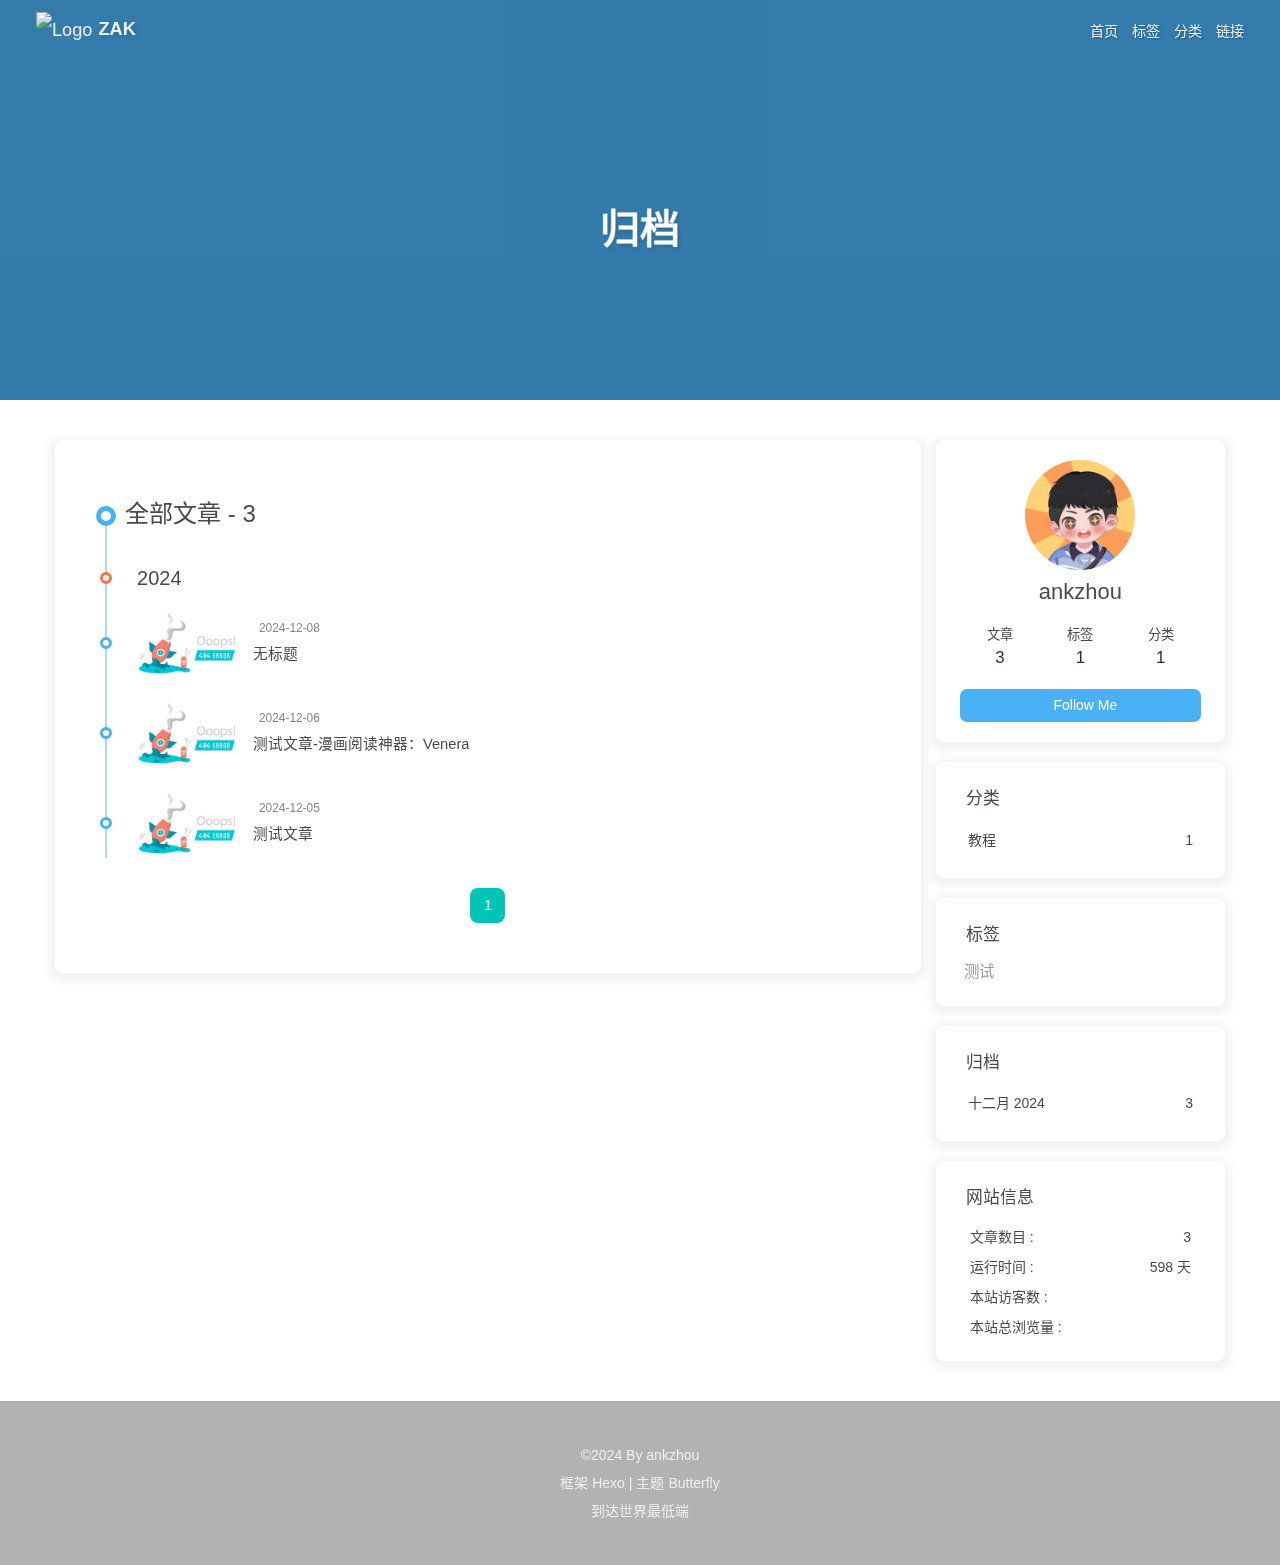
==== commit ba25d58b: "Site updated: 2024-12-08 09:11:40" ====
--- a/archives/index.html
+++ b/archives/index.html
@@ -1,7 +1,7 @@
-<!DOCTYPE html><html lang="zh-CN" data-theme="light"><head><meta charset="UTF-8"><meta http-equiv="X-UA-Compatible" content="IE=edge"><meta name="viewport" content="width=device-width, initial-scale=1.0,viewport-fit=cover"><title>归档 | Mikoto Misaka</title><meta name="author" content="ankzhou"><meta name="copyright" content="ankzhou"><meta name="format-detection" content="telephone=no"><meta name="theme-color" content="#ffffff"><meta property="og:type" content="website">
+<!DOCTYPE html><html lang="zh-CN" data-theme="light"><head><meta charset="UTF-8"><meta http-equiv="X-UA-Compatible" content="IE=edge"><meta name="viewport" content="width=device-width, initial-scale=1.0,viewport-fit=cover"><title>归档 | ZAK</title><meta name="author" content="ankzhou"><meta name="copyright" content="ankzhou"><meta name="format-detection" content="telephone=no"><meta name="theme-color" content="#ffffff"><meta property="og:type" content="website">
 <meta property="og:title" content="归档">
 <meta property="og:url" content="https://zhouankang0.github.io/archives/">
-<meta property="og:site_name" content="Mikoto Misaka">
+<meta property="og:site_name" content="ZAK">
 <meta property="og:locale" content="zh_CN">
 <meta property="og:image" content="https://zhouankang0.github.io/img/TX.png">
 <meta property="article:author" content="ankzhou">
@@ -141,7 +141,7 @@
   isHighlightShrink: false,
   isToc: false,
   isShuoshuo: false
-}</script><meta name="generator" content="Hexo 7.3.0"></head><body><div id="web_bg" style="background-image: url(https://pic.imgdb.cn/item/67503348d0e0a243d4dd66bd.png);"></div><div id="sidebar"><div id="menu-mask"></div><div id="sidebar-menus"><div class="avatar-img text-center"><img src="/img/TX.png" onerror="onerror=null;src='/img/friend_404.gif'" alt="avatar"/></div><div class="site-data text-center"><a href="/archives/"><div class="headline">文章</div><div class="length-num">2</div></a><a href="/tags/"><div class="headline">标签</div><div class="length-num">1</div></a><a href="/categories/"><div class="headline">分类</div><div class="length-num">1</div></a></div><div class="menus_items"><div class="menus_item"><a class="site-page" href="/"><i class="fa-fw fas fa-home"></i><span> 首页</span></a></div><div class="menus_item"><a class="site-page" href="/tags/"><i class="fa-fw fas fa-tags"></i><span> 标签</span></a></div><div class="menus_item"><a class="site-page" href="/categories/"><i class="fa-fw fas fa-folder-open"></i><span> 分类</span></a></div><div class="menus_item"><a class="site-page" href="/link/"><i class="fa-fw fas fa-link"></i><span> 链接</span></a></div></div></div></div><div class="page" id="body-wrap"><header class="not-home-page" id="page-header" style="background-image: url(https://pic.imgdb.cn/item/67503348d0e0a243d4dd66bd.png);"><nav id="nav"><span id="blog-info"><a class="nav-site-title" href="/"><img class="site-icon" src="https://pic.imgdb.cn/item/675033a9d0e0a243d4dd6752.png" alt="Logo"><span class="site-name">Mikoto Misaka</span></a></span><div id="menus"><div class="menus_items"><div class="menus_item"><a class="site-page" href="/"><i class="fa-fw fas fa-home"></i><span> 首页</span></a></div><div class="menus_item"><a class="site-page" href="/tags/"><i class="fa-fw fas fa-tags"></i><span> 标签</span></a></div><div class="menus_item"><a class="site-page" href="/categories/"><i class="fa-fw fas fa-folder-open"></i><span> 分类</span></a></div><div class="menus_item"><a class="site-page" href="/link/"><i class="fa-fw fas fa-link"></i><span> 链接</span></a></div></div><div id="toggle-menu"><span class="site-page"><i class="fas fa-bars fa-fw"></i></span></div></div></nav><div id="page-site-info"><h1 id="site-title">归档</h1></div></header><main class="layout" id="content-inner"><div id="archive"><div class="article-sort-title">全部文章 - 2</div><div class="article-sort"><div class="article-sort-item year">2024</div><div class="article-sort-item"><a class="article-sort-item-img" href="/2024/12/06/%E5%BC%80%E6%BA%90%E8%BD%AF%E4%BB%B6Venera/" title="测试文章-漫画阅读神器：Venera"><img src="https://avatars.githubusercontent.com/u/183269562?s=48&amp;v=4" alt="测试文章-漫画阅读神器：Venera" onerror="this.onerror=null;this.src='/img/404.jpg'"></a><div class="article-sort-item-info"><div class="article-sort-item-time"><i class="far fa-calendar-alt"></i><time class="post-meta-date-created" datetime="2024-12-06T02:16:51.347Z" title="发表于 2024-12-06 10:16:51">2024-12-06</time></div><a class="article-sort-item-title" href="/2024/12/06/%E5%BC%80%E6%BA%90%E8%BD%AF%E4%BB%B6Venera/" title="测试文章-漫画阅读神器：Venera">测试文章-漫画阅读神器：Venera</a></div></div><div class="article-sort-item"><a class="article-sort-item-img" href="/2024/12/05/%E6%B5%8B%E8%AF%95%E6%96%87%E7%AB%A0/" title="测试文章"><img src="https://pic.imgdb.cn/item/675033a9d0e0a243d4dd6752.png" alt="测试文章" onerror="this.onerror=null;this.src='/img/404.jpg'"></a><div class="article-sort-item-info"><div class="article-sort-item-time"><i class="far fa-calendar-alt"></i><time class="post-meta-date-created" datetime="2024-12-05T07:18:43.376Z" title="发表于 2024-12-05 15:18:43">2024-12-05</time></div><a class="article-sort-item-title" href="/2024/12/05/%E6%B5%8B%E8%AF%95%E6%96%87%E7%AB%A0/" title="测试文章">测试文章</a></div></div></div><nav id="pagination"><div class="pagination"><span class="page-number current">1</span></div></nav></div><div class="aside-content" id="aside-content"><div class="card-widget card-info text-center"><div class="avatar-img"><img src="/img/TX.png" onerror="this.onerror=null;this.src='/img/friend_404.gif'" alt="avatar"/></div><div class="author-info-name">ankzhou</div><div class="author-info-description"></div><div class="site-data"><a href="/archives/"><div class="headline">文章</div><div class="length-num">2</div></a><a href="/tags/"><div class="headline">标签</div><div class="length-num">1</div></a><a href="/categories/"><div class="headline">分类</div><div class="length-num">1</div></a></div><a id="card-info-btn" target="_blank" rel="noopener" href="https://github.com/zhouankang0"><i class="fab fa-github"></i><span>Follow Me</span></a></div><div class="sticky_layout"><div class="card-widget card-categories"><div class="item-headline">
+}</script><meta name="generator" content="Hexo 7.3.0"></head><body><div id="web_bg" style="background-image: url(https://pic.imgdb.cn/item/67503348d0e0a243d4dd66bd.png);"></div><div id="sidebar"><div id="menu-mask"></div><div id="sidebar-menus"><div class="avatar-img text-center"><img src="/img/TX.png" onerror="onerror=null;src='/img/friend_404.gif'" alt="avatar"/></div><div class="site-data text-center"><a href="/archives/"><div class="headline">文章</div><div class="length-num">3</div></a><a href="/tags/"><div class="headline">标签</div><div class="length-num">1</div></a><a href="/categories/"><div class="headline">分类</div><div class="length-num">1</div></a></div><div class="menus_items"><div class="menus_item"><a class="site-page" href="/"><i class="fa-fw fas fa-home"></i><span> 首页</span></a></div><div class="menus_item"><a class="site-page" href="/tags/"><i class="fa-fw fas fa-tags"></i><span> 标签</span></a></div><div class="menus_item"><a class="site-page" href="/categories/"><i class="fa-fw fas fa-folder-open"></i><span> 分类</span></a></div><div class="menus_item"><a class="site-page" href="/link/"><i class="fa-fw fas fa-link"></i><span> 链接</span></a></div></div></div></div><div class="page" id="body-wrap"><header class="not-home-page" id="page-header" style="background-image: url(https://pic.imgdb.cn/item/67503348d0e0a243d4dd66bd.png);"><nav id="nav"><span id="blog-info"><a class="nav-site-title" href="/"><img class="site-icon" src="https://pic.imgdb.cn/item/675033a9d0e0a243d4dd6752.png" alt="Logo"><span class="site-name">ZAK</span></a></span><div id="menus"><div class="menus_items"><div class="menus_item"><a class="site-page" href="/"><i class="fa-fw fas fa-home"></i><span> 首页</span></a></div><div class="menus_item"><a class="site-page" href="/tags/"><i class="fa-fw fas fa-tags"></i><span> 标签</span></a></div><div class="menus_item"><a class="site-page" href="/categories/"><i class="fa-fw fas fa-folder-open"></i><span> 分类</span></a></div><div class="menus_item"><a class="site-page" href="/link/"><i class="fa-fw fas fa-link"></i><span> 链接</span></a></div></div><div id="toggle-menu"><span class="site-page"><i class="fas fa-bars fa-fw"></i></span></div></div></nav><div id="page-site-info"><h1 id="site-title">归档</h1></div></header><main class="layout" id="content-inner"><div id="archive"><div class="article-sort-title">全部文章 - 3</div><div class="article-sort"><div class="article-sort-item year">2024</div><div class="article-sort-item"><a class="article-sort-item-img" href="/2024/12/08/%E5%9B%9E%E4%B8%8D%E5%8E%BB%E7%9A%84%E5%AE%88%E6%9C%9B%E5%85%88%E9%94%8B/" title="无标题"><img src="https://baike.baidu.com/item/%E5%AE%88%E6%9C%9B%E5%85%88%E9%94%8B/16025868" alt="无标题" onerror="this.onerror=null;this.src='/img/404.jpg'"></a><div class="article-sort-item-info"><div class="article-sort-item-time"><i class="far fa-calendar-alt"></i><time class="post-meta-date-created" datetime="2024-12-08T01:02:31.920Z" title="发表于 2024-12-08 09:02:31">2024-12-08</time></div><a class="article-sort-item-title" href="/2024/12/08/%E5%9B%9E%E4%B8%8D%E5%8E%BB%E7%9A%84%E5%AE%88%E6%9C%9B%E5%85%88%E9%94%8B/" title="无标题">无标题</a></div></div><div class="article-sort-item"><a class="article-sort-item-img" href="/2024/12/06/%E5%BC%80%E6%BA%90%E8%BD%AF%E4%BB%B6Venera/" title="测试文章-漫画阅读神器：Venera"><img src="https://avatars.githubusercontent.com/u/183269562?s=48&amp;v=4" alt="测试文章-漫画阅读神器：Venera" onerror="this.onerror=null;this.src='/img/404.jpg'"></a><div class="article-sort-item-info"><div class="article-sort-item-time"><i class="far fa-calendar-alt"></i><time class="post-meta-date-created" datetime="2024-12-06T02:16:51.347Z" title="发表于 2024-12-06 10:16:51">2024-12-06</time></div><a class="article-sort-item-title" href="/2024/12/06/%E5%BC%80%E6%BA%90%E8%BD%AF%E4%BB%B6Venera/" title="测试文章-漫画阅读神器：Venera">测试文章-漫画阅读神器：Venera</a></div></div><div class="article-sort-item"><a class="article-sort-item-img" href="/2024/12/05/%E6%B5%8B%E8%AF%95%E6%96%87%E7%AB%A0/" title="测试文章"><img src="https://pic.imgdb.cn/item/675033a9d0e0a243d4dd6752.png" alt="测试文章" onerror="this.onerror=null;this.src='/img/404.jpg'"></a><div class="article-sort-item-info"><div class="article-sort-item-time"><i class="far fa-calendar-alt"></i><time class="post-meta-date-created" datetime="2024-12-05T07:18:43.376Z" title="发表于 2024-12-05 15:18:43">2024-12-05</time></div><a class="article-sort-item-title" href="/2024/12/05/%E6%B5%8B%E8%AF%95%E6%96%87%E7%AB%A0/" title="测试文章">测试文章</a></div></div></div><nav id="pagination"><div class="pagination"><span class="page-number current">1</span></div></nav></div><div class="aside-content" id="aside-content"><div class="card-widget card-info text-center"><div class="avatar-img"><img src="/img/TX.png" onerror="this.onerror=null;this.src='/img/friend_404.gif'" alt="avatar"/></div><div class="author-info-name">ankzhou</div><div class="author-info-description"></div><div class="site-data"><a href="/archives/"><div class="headline">文章</div><div class="length-num">3</div></a><a href="/tags/"><div class="headline">标签</div><div class="length-num">1</div></a><a href="/categories/"><div class="headline">分类</div><div class="length-num">1</div></a></div><a id="card-info-btn" target="_blank" rel="noopener" href="https://github.com/zhouankang0"><i class="fab fa-github"></i><span>Follow Me</span></a></div><div class="sticky_layout"><div class="card-widget card-categories"><div class="item-headline">
             <i class="fas fa-folder-open"></i>
             <span>分类</span>
             
@@ -159,7 +159,7 @@
       <li class="card-archive-list-item">
         <a class="card-archive-list-link" href="/archives/2024/12/">
           <span class="card-archive-list-date">十二月 2024</span>
-          <span class="card-archive-list-count">2</span>
+          <span class="card-archive-list-count">3</span>
         </a>
       </li>
-    </ul></div><div class="card-widget card-webinfo"><div class="item-headline"><i class="fas fa-chart-line"></i><span>网站信息</span></div><div class="webinfo"><div class="webinfo-item"><div class="item-name">文章数目 :</div><div class="item-count">2</div></div><div class="webinfo-item"><div class="item-name">运行时间 :</div><div class="item-count" id="runtimeshow" data-publishDate="2024-12-02T16:00:00.000Z"><i class="fa-solid fa-spinner fa-spin"></i></div></div><div class="webinfo-item"><div class="item-name">本站访客数 :</div><div class="item-count" id="busuanzi_value_site_uv"><i class="fa-solid fa-spinner fa-spin"></i></div></div><div class="webinfo-item"><div class="item-name">本站总浏览量 :</div><div class="item-count" id="busuanzi_value_site_pv"><i class="fa-solid fa-spinner fa-spin"></i></div></div></div></div></div></div></main><footer id="footer" style="background: transparent;"><div id="footer-wrap"><div class="copyright">&copy;2024 By ankzhou</div><div class="framework-info"><span>框架 </span><a target="_blank" rel="noopener" href="https://hexo.io">Hexo</a><span class="footer-separator">|</span><span>主题 </span><a target="_blank" rel="noopener" href="https://github.com/jerryc127/hexo-theme-butterfly">Butterfly</a></div><div class="footer_custom_text">到达世界最低端</div></div></footer></div><div id="rightside"><div id="rightside-config-hide"><button id="darkmode" type="button" title="日间和夜间模式切换"><i class="fas fa-adjust"></i></button><button id="hide-aside-btn" type="button" title="单栏和双栏切换"><i class="fas fa-arrows-alt-h"></i></button></div><div id="rightside-config-show"><button id="rightside-config" type="button" title="设置"><i class="fas fa-cog fa-spin"></i></button><button id="go-up" type="button" title="回到顶部"><span class="scroll-percent"></span><i class="fas fa-arrow-up"></i></button></div></div><div><script src="/js/utils.js"></script><script src="/js/main.js"></script><div class="js-pjax"></div><script async data-pjax src="//busuanzi.ibruce.info/busuanzi/2.3/busuanzi.pure.mini.js"></script></div></body></html>+    </ul></div><div class="card-widget card-webinfo"><div class="item-headline"><i class="fas fa-chart-line"></i><span>网站信息</span></div><div class="webinfo"><div class="webinfo-item"><div class="item-name">文章数目 :</div><div class="item-count">3</div></div><div class="webinfo-item"><div class="item-name">运行时间 :</div><div class="item-count" id="runtimeshow" data-publishDate="2024-12-02T16:00:00.000Z"><i class="fa-solid fa-spinner fa-spin"></i></div></div><div class="webinfo-item"><div class="item-name">本站访客数 :</div><div class="item-count" id="busuanzi_value_site_uv"><i class="fa-solid fa-spinner fa-spin"></i></div></div><div class="webinfo-item"><div class="item-name">本站总浏览量 :</div><div class="item-count" id="busuanzi_value_site_pv"><i class="fa-solid fa-spinner fa-spin"></i></div></div></div></div></div></div></main><footer id="footer" style="background: transparent;"><div id="footer-wrap"><div class="copyright">&copy;2024 By ankzhou</div><div class="framework-info"><span>框架 </span><a target="_blank" rel="noopener" href="https://hexo.io">Hexo</a><span class="footer-separator">|</span><span>主题 </span><a target="_blank" rel="noopener" href="https://github.com/jerryc127/hexo-theme-butterfly">Butterfly</a></div><div class="footer_custom_text">到达世界最低端</div></div></footer></div><div id="rightside"><div id="rightside-config-hide"><button id="darkmode" type="button" title="日间和夜间模式切换"><i class="fas fa-adjust"></i></button><button id="hide-aside-btn" type="button" title="单栏和双栏切换"><i class="fas fa-arrows-alt-h"></i></button></div><div id="rightside-config-show"><button id="rightside-config" type="button" title="设置"><i class="fas fa-cog fa-spin"></i></button><button id="go-up" type="button" title="回到顶部"><span class="scroll-percent"></span><i class="fas fa-arrow-up"></i></button></div></div><div><script src="/js/utils.js"></script><script src="/js/main.js"></script><div class="js-pjax"></div><script async data-pjax src="//busuanzi.ibruce.info/busuanzi/2.3/busuanzi.pure.mini.js"></script></div></body></html>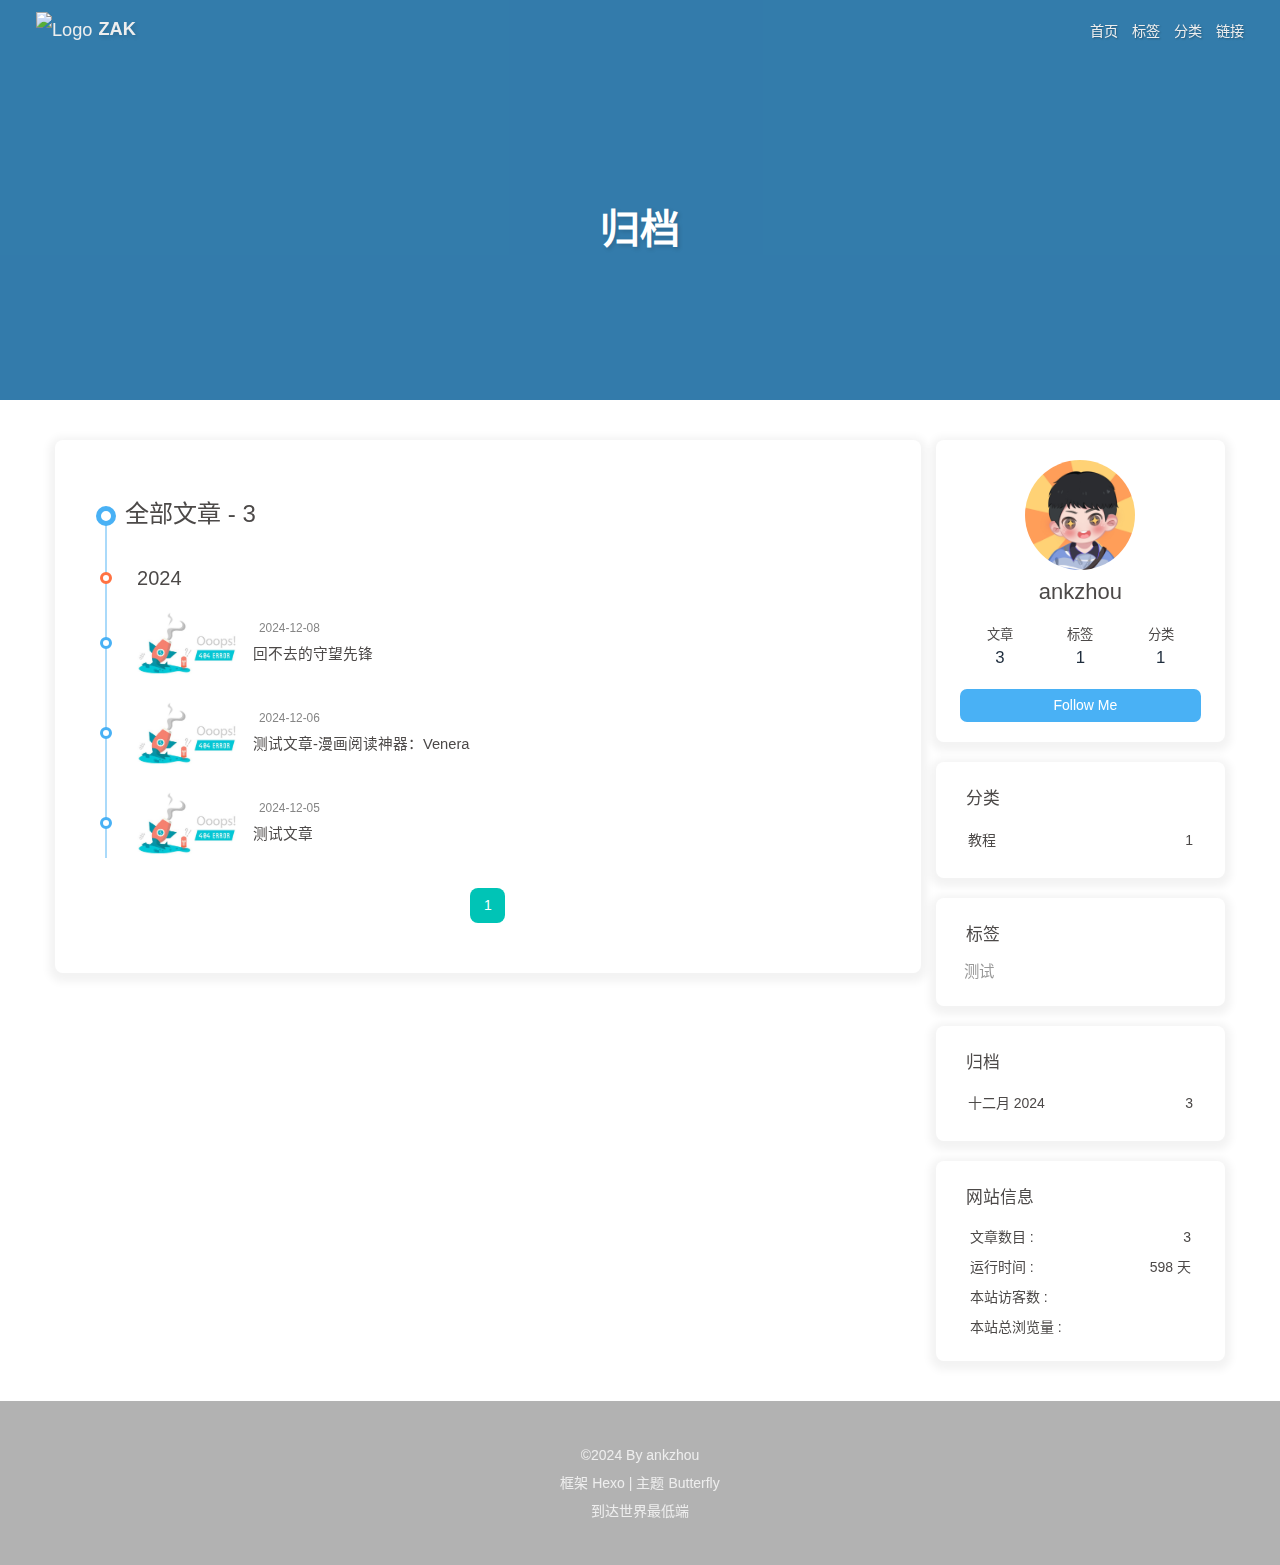
==== commit c2bc2a90: "Site updated: 2024-12-11 09:59:10" ====
--- a/archives/index.html
+++ b/archives/index.html
@@ -141,7 +141,7 @@
   isHighlightShrink: false,
   isToc: false,
   isShuoshuo: false
-}</script><meta name="generator" content="Hexo 7.3.0"></head><body><div id="web_bg" style="background-image: url(https://pic.imgdb.cn/item/67503348d0e0a243d4dd66bd.png);"></div><div id="sidebar"><div id="menu-mask"></div><div id="sidebar-menus"><div class="avatar-img text-center"><img src="/img/TX.png" onerror="onerror=null;src='/img/friend_404.gif'" alt="avatar"/></div><div class="site-data text-center"><a href="/archives/"><div class="headline">文章</div><div class="length-num">3</div></a><a href="/tags/"><div class="headline">标签</div><div class="length-num">1</div></a><a href="/categories/"><div class="headline">分类</div><div class="length-num">1</div></a></div><div class="menus_items"><div class="menus_item"><a class="site-page" href="/"><i class="fa-fw fas fa-home"></i><span> 首页</span></a></div><div class="menus_item"><a class="site-page" href="/tags/"><i class="fa-fw fas fa-tags"></i><span> 标签</span></a></div><div class="menus_item"><a class="site-page" href="/categories/"><i class="fa-fw fas fa-folder-open"></i><span> 分类</span></a></div><div class="menus_item"><a class="site-page" href="/link/"><i class="fa-fw fas fa-link"></i><span> 链接</span></a></div></div></div></div><div class="page" id="body-wrap"><header class="not-home-page" id="page-header" style="background-image: url(https://pic.imgdb.cn/item/67503348d0e0a243d4dd66bd.png);"><nav id="nav"><span id="blog-info"><a class="nav-site-title" href="/"><img class="site-icon" src="https://pic.imgdb.cn/item/675033a9d0e0a243d4dd6752.png" alt="Logo"><span class="site-name">ZAK</span></a></span><div id="menus"><div class="menus_items"><div class="menus_item"><a class="site-page" href="/"><i class="fa-fw fas fa-home"></i><span> 首页</span></a></div><div class="menus_item"><a class="site-page" href="/tags/"><i class="fa-fw fas fa-tags"></i><span> 标签</span></a></div><div class="menus_item"><a class="site-page" href="/categories/"><i class="fa-fw fas fa-folder-open"></i><span> 分类</span></a></div><div class="menus_item"><a class="site-page" href="/link/"><i class="fa-fw fas fa-link"></i><span> 链接</span></a></div></div><div id="toggle-menu"><span class="site-page"><i class="fas fa-bars fa-fw"></i></span></div></div></nav><div id="page-site-info"><h1 id="site-title">归档</h1></div></header><main class="layout" id="content-inner"><div id="archive"><div class="article-sort-title">全部文章 - 3</div><div class="article-sort"><div class="article-sort-item year">2024</div><div class="article-sort-item"><a class="article-sort-item-img" href="/2024/12/08/%E5%9B%9E%E4%B8%8D%E5%8E%BB%E7%9A%84%E5%AE%88%E6%9C%9B%E5%85%88%E9%94%8B/" title="无标题"><img src="https://baike.baidu.com/item/%E5%AE%88%E6%9C%9B%E5%85%88%E9%94%8B/16025868" alt="无标题" onerror="this.onerror=null;this.src='/img/404.jpg'"></a><div class="article-sort-item-info"><div class="article-sort-item-time"><i class="far fa-calendar-alt"></i><time class="post-meta-date-created" datetime="2024-12-08T01:02:31.920Z" title="发表于 2024-12-08 09:02:31">2024-12-08</time></div><a class="article-sort-item-title" href="/2024/12/08/%E5%9B%9E%E4%B8%8D%E5%8E%BB%E7%9A%84%E5%AE%88%E6%9C%9B%E5%85%88%E9%94%8B/" title="无标题">无标题</a></div></div><div class="article-sort-item"><a class="article-sort-item-img" href="/2024/12/06/%E5%BC%80%E6%BA%90%E8%BD%AF%E4%BB%B6Venera/" title="测试文章-漫画阅读神器：Venera"><img src="https://avatars.githubusercontent.com/u/183269562?s=48&amp;v=4" alt="测试文章-漫画阅读神器：Venera" onerror="this.onerror=null;this.src='/img/404.jpg'"></a><div class="article-sort-item-info"><div class="article-sort-item-time"><i class="far fa-calendar-alt"></i><time class="post-meta-date-created" datetime="2024-12-06T02:16:51.347Z" title="发表于 2024-12-06 10:16:51">2024-12-06</time></div><a class="article-sort-item-title" href="/2024/12/06/%E5%BC%80%E6%BA%90%E8%BD%AF%E4%BB%B6Venera/" title="测试文章-漫画阅读神器：Venera">测试文章-漫画阅读神器：Venera</a></div></div><div class="article-sort-item"><a class="article-sort-item-img" href="/2024/12/05/%E6%B5%8B%E8%AF%95%E6%96%87%E7%AB%A0/" title="测试文章"><img src="https://pic.imgdb.cn/item/675033a9d0e0a243d4dd6752.png" alt="测试文章" onerror="this.onerror=null;this.src='/img/404.jpg'"></a><div class="article-sort-item-info"><div class="article-sort-item-time"><i class="far fa-calendar-alt"></i><time class="post-meta-date-created" datetime="2024-12-05T07:18:43.376Z" title="发表于 2024-12-05 15:18:43">2024-12-05</time></div><a class="article-sort-item-title" href="/2024/12/05/%E6%B5%8B%E8%AF%95%E6%96%87%E7%AB%A0/" title="测试文章">测试文章</a></div></div></div><nav id="pagination"><div class="pagination"><span class="page-number current">1</span></div></nav></div><div class="aside-content" id="aside-content"><div class="card-widget card-info text-center"><div class="avatar-img"><img src="/img/TX.png" onerror="this.onerror=null;this.src='/img/friend_404.gif'" alt="avatar"/></div><div class="author-info-name">ankzhou</div><div class="author-info-description"></div><div class="site-data"><a href="/archives/"><div class="headline">文章</div><div class="length-num">3</div></a><a href="/tags/"><div class="headline">标签</div><div class="length-num">1</div></a><a href="/categories/"><div class="headline">分类</div><div class="length-num">1</div></a></div><a id="card-info-btn" target="_blank" rel="noopener" href="https://github.com/zhouankang0"><i class="fab fa-github"></i><span>Follow Me</span></a></div><div class="sticky_layout"><div class="card-widget card-categories"><div class="item-headline">
+}</script><meta name="generator" content="Hexo 7.3.0"></head><body><div id="web_bg" style="background-image: url(https://pic.imgdb.cn/item/67503348d0e0a243d4dd66bd.png);"></div><div id="sidebar"><div id="menu-mask"></div><div id="sidebar-menus"><div class="avatar-img text-center"><img src="/img/TX.png" onerror="onerror=null;src='/img/friend_404.gif'" alt="avatar"/></div><div class="site-data text-center"><a href="/archives/"><div class="headline">文章</div><div class="length-num">3</div></a><a href="/tags/"><div class="headline">标签</div><div class="length-num">1</div></a><a href="/categories/"><div class="headline">分类</div><div class="length-num">1</div></a></div><div class="menus_items"><div class="menus_item"><a class="site-page" href="/"><i class="fa-fw fas fa-home"></i><span> 首页</span></a></div><div class="menus_item"><a class="site-page" href="/tags/"><i class="fa-fw fas fa-tags"></i><span> 标签</span></a></div><div class="menus_item"><a class="site-page" href="/categories/"><i class="fa-fw fas fa-folder-open"></i><span> 分类</span></a></div><div class="menus_item"><a class="site-page" href="/link/"><i class="fa-fw fas fa-link"></i><span> 链接</span></a></div></div></div></div><div class="page" id="body-wrap"><header class="not-home-page" id="page-header" style="background-image: url(https://pic.imgdb.cn/item/67503348d0e0a243d4dd66bd.png);"><nav id="nav"><span id="blog-info"><a class="nav-site-title" href="/"><img class="site-icon" src="https://pic.imgdb.cn/item/675033a9d0e0a243d4dd6752.png" alt="Logo"><span class="site-name">ZAK</span></a></span><div id="menus"><div class="menus_items"><div class="menus_item"><a class="site-page" href="/"><i class="fa-fw fas fa-home"></i><span> 首页</span></a></div><div class="menus_item"><a class="site-page" href="/tags/"><i class="fa-fw fas fa-tags"></i><span> 标签</span></a></div><div class="menus_item"><a class="site-page" href="/categories/"><i class="fa-fw fas fa-folder-open"></i><span> 分类</span></a></div><div class="menus_item"><a class="site-page" href="/link/"><i class="fa-fw fas fa-link"></i><span> 链接</span></a></div></div><div id="toggle-menu"><span class="site-page"><i class="fas fa-bars fa-fw"></i></span></div></div></nav><div id="page-site-info"><h1 id="site-title">归档</h1></div></header><main class="layout" id="content-inner"><div id="archive"><div class="article-sort-title">全部文章 - 3</div><div class="article-sort"><div class="article-sort-item year">2024</div><div class="article-sort-item"><a class="article-sort-item-img" href="/2024/12/08/%E5%9B%9E%E4%B8%8D%E5%8E%BB%E7%9A%84%E5%AE%88%E6%9C%9B%E5%85%88%E9%94%8B/" title="回不去的守望先锋"><img src="https://shared.fastly.steamstatic.com/store_item_assets/steam/apps/2357570/header.jpg?t=1729891956" alt="回不去的守望先锋" onerror="this.onerror=null;this.src='/img/404.jpg'"></a><div class="article-sort-item-info"><div class="article-sort-item-time"><i class="far fa-calendar-alt"></i><time class="post-meta-date-created" datetime="2024-12-08T01:02:31.920Z" title="发表于 2024-12-08 09:02:31">2024-12-08</time></div><a class="article-sort-item-title" href="/2024/12/08/%E5%9B%9E%E4%B8%8D%E5%8E%BB%E7%9A%84%E5%AE%88%E6%9C%9B%E5%85%88%E9%94%8B/" title="回不去的守望先锋">回不去的守望先锋</a></div></div><div class="article-sort-item"><a class="article-sort-item-img" href="/2024/12/06/%E5%BC%80%E6%BA%90%E8%BD%AF%E4%BB%B6Venera/" title="测试文章-漫画阅读神器：Venera"><img src="https://avatars.githubusercontent.com/u/183269562?s=48&amp;v=4" alt="测试文章-漫画阅读神器：Venera" onerror="this.onerror=null;this.src='/img/404.jpg'"></a><div class="article-sort-item-info"><div class="article-sort-item-time"><i class="far fa-calendar-alt"></i><time class="post-meta-date-created" datetime="2024-12-06T02:16:51.347Z" title="发表于 2024-12-06 10:16:51">2024-12-06</time></div><a class="article-sort-item-title" href="/2024/12/06/%E5%BC%80%E6%BA%90%E8%BD%AF%E4%BB%B6Venera/" title="测试文章-漫画阅读神器：Venera">测试文章-漫画阅读神器：Venera</a></div></div><div class="article-sort-item"><a class="article-sort-item-img" href="/2024/12/05/%E6%B5%8B%E8%AF%95%E6%96%87%E7%AB%A0/" title="测试文章"><img src="https://pic.imgdb.cn/item/675033a9d0e0a243d4dd6752.png" alt="测试文章" onerror="this.onerror=null;this.src='/img/404.jpg'"></a><div class="article-sort-item-info"><div class="article-sort-item-time"><i class="far fa-calendar-alt"></i><time class="post-meta-date-created" datetime="2024-12-05T07:18:43.376Z" title="发表于 2024-12-05 15:18:43">2024-12-05</time></div><a class="article-sort-item-title" href="/2024/12/05/%E6%B5%8B%E8%AF%95%E6%96%87%E7%AB%A0/" title="测试文章">测试文章</a></div></div></div><nav id="pagination"><div class="pagination"><span class="page-number current">1</span></div></nav></div><div class="aside-content" id="aside-content"><div class="card-widget card-info text-center"><div class="avatar-img"><img src="/img/TX.png" onerror="this.onerror=null;this.src='/img/friend_404.gif'" alt="avatar"/></div><div class="author-info-name">ankzhou</div><div class="author-info-description"></div><div class="site-data"><a href="/archives/"><div class="headline">文章</div><div class="length-num">3</div></a><a href="/tags/"><div class="headline">标签</div><div class="length-num">1</div></a><a href="/categories/"><div class="headline">分类</div><div class="length-num">1</div></a></div><a id="card-info-btn" target="_blank" rel="noopener" href="https://github.com/zhouankang0"><i class="fab fa-github"></i><span>Follow Me</span></a></div><div class="sticky_layout"><div class="card-widget card-categories"><div class="item-headline">
             <i class="fas fa-folder-open"></i>
             <span>分类</span>
             
